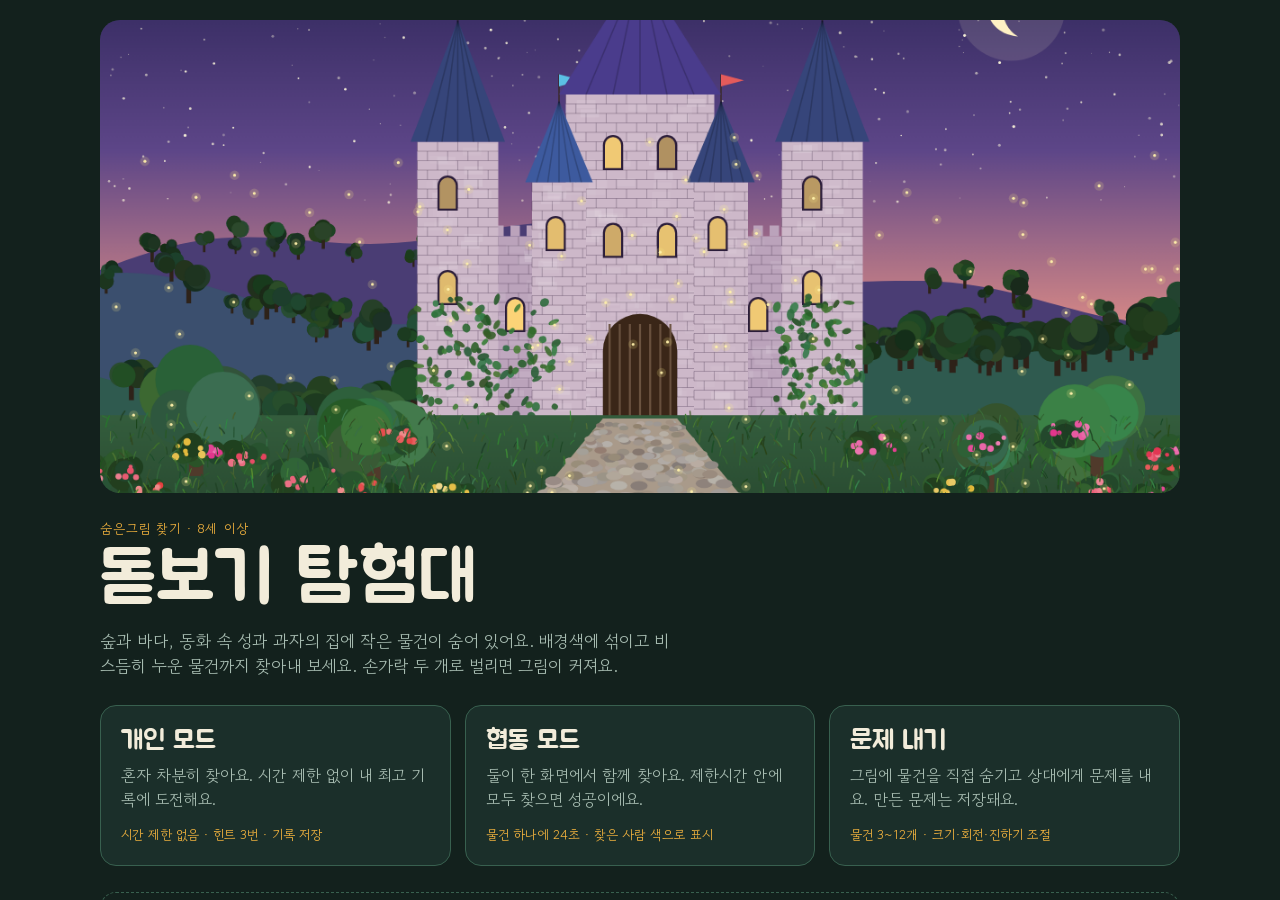
==== game/index.html @ b163d10f "Add hidden-picture web game with solo, co-op and puzzle-maker modes Co-Authored-By: Claude Opus 5.5 " ====
<!doctype html>
<html lang="ko">
<head>
<meta charset="utf-8">
<meta name="viewport" content="width=device-width, initial-scale=1, viewport-fit=cover">
<meta name="apple-mobile-web-app-capable" content="yes">
</head>
<body>
<title>돋보기 탐험대</title>
<meta name="claude:viewport-fit-sides" content="cover">
<link rel="preconnect" href="https://fonts.googleapis.com">
<link rel="preconnect" href="https://fonts.gstatic.com" crossorigin>
<link rel="stylesheet" href="https://fonts.googleapis.com/css2?family=Gowun+Dodum&family=Jua&display=swap">
<style>
:root{
  /* Layout: one-screen expedition kit. Dark moss board, the drawn picture is the hero, slim bars hold the tools. */
  --bg:#13211d; --panel:#1b2f2a; --raise:#25423b; --line:#38604f;
  --text:#f2ecda; --muted:#a7bcb1; --gold:#f4b43e; --ink:#2b1e04; --sky:#6cc5ec;
  --ok:#8bd89e; --bad:#f07d6c; --scrim:rgba(8,15,13,.74);
  --f-display:"Jua","Gowun Dodum",system-ui,sans-serif;
  --f-body:"Gowun Dodum",system-ui,-apple-system,"Apple SD Gothic Neo","Malgun Gothic",sans-serif;
  --gl:max(16px, env(safe-area-inset-left, 0px));
  --gr:max(16px, env(safe-area-inset-right, 0px));
  color-scheme:dark;
}
html,body{height:100%}
[hidden]{display:none!important}
body{margin:0}
body{background:var(--bg);color:var(--text);font-family:var(--f-body);font-size:16px;line-height:1.5;overflow:hidden;-webkit-tap-highlight-color:transparent}
#app{position:relative;height:100%;overflow:hidden}
.screen{position:absolute;inset:0;display:flex;flex-direction:column}
.scroll{height:100%;overflow-y:auto;overflow-x:hidden;padding-left:var(--gl);padding-right:var(--gr);padding-block:20px 48px}
.wrap{max-width:1080px;margin:0 auto;display:flex;flex-direction:column;gap:26px}
:focus-visible{outline:2px solid var(--sky);outline-offset:2px}

.eyebrow{margin:0;font-size:13px;letter-spacing:.08em;color:var(--gold)}
h1,h2,h3{font-family:var(--f-display);font-weight:400;margin:0;text-wrap:balance}
h1{font-size:clamp(42px,7vw,72px);line-height:1.05;margin-block:4px 10px}
h2{font-size:30px;line-height:1.15}
h3{font-size:22px}
.lede{margin:0;color:var(--muted);max-width:34em;font-size:17px}

.btn{font-family:var(--f-display);font-size:17px;min-height:44px;padding:0 16px;border-radius:12px;border:1px solid var(--line);background:var(--raise);color:var(--text);cursor:pointer;display:inline-flex;align-items:center;justify-content:center;gap:6px;white-space:nowrap}
.btn:hover:not(:disabled){border-color:var(--gold)}
.btn.primary{background:var(--gold);border-color:var(--gold);color:var(--ink)}
.btn.ghost{background:transparent}
.btn:disabled{opacity:.42;cursor:default}
.btn.sq{width:44px;padding:0;font-size:24px}

/* home */
.hero{display:block;width:100%;max-width:100%;aspect-ratio:16/7;object-fit:cover;border-radius:20px;background:var(--panel)}
.masthead{display:flex;flex-direction:column}
.modes{display:grid;grid-template-columns:repeat(auto-fit,minmax(240px,1fr));gap:14px}
.mode{display:flex;flex-direction:column;gap:8px;text-align:left;padding:20px;border-radius:16px;background:var(--panel);border:1px solid var(--line);color:var(--text);cursor:pointer;font:inherit;transition:transform .15s,border-color .15s}
.mode:hover{border-color:var(--gold);transform:translateY(-2px)}
.mode-name{font-family:var(--f-display);font-size:27px;line-height:1.1}
.mode-desc{color:var(--muted)}
.mode-spec{margin-top:auto;padding-top:6px;font-size:13px;color:var(--gold)}
.settings{display:grid;grid-template-columns:repeat(auto-fit,minmax(210px,1fr));gap:14px 22px;padding:18px;border:1px dashed var(--line);border-radius:16px}
.set{display:flex;flex-direction:column;gap:6px;min-width:0}
.set-label{font-size:13px;color:var(--muted)}
.seg{display:flex;background:var(--bg);border:1px solid var(--line);border-radius:999px;padding:3px}
.seg label{flex:1;position:relative}
.seg input{position:absolute;inset:0;opacity:0;margin:0;cursor:pointer}
.seg span{display:block;text-align:center;padding:6px 8px;border-radius:999px;font-family:var(--f-display);font-size:16px;color:var(--muted)}
.seg input:checked+span{background:var(--gold);color:var(--ink)}
.seg input:focus-visible+span{outline:2px solid var(--sky);outline-offset:2px}
.note{margin:0;font-size:14px;color:var(--muted)}

/* scene pick */
.pick-head{display:flex;align-items:center;gap:16px;flex-wrap:wrap}
.names{display:flex;gap:12px 20px;flex-wrap:wrap}
.names label{display:flex;flex-direction:column;gap:4px;font-size:13px;color:var(--muted)}
.names input{font:inherit;font-size:17px;color:var(--text);background:var(--panel);border:1px solid var(--line);border-radius:10px;padding:8px 12px;width:180px;max-width:100%}
.names .p1 input{border-color:var(--gold)}
.names .p2 input{border-color:var(--sky)}
.scenes{display:grid;grid-template-columns:repeat(auto-fill,minmax(230px,1fr));gap:16px}
.scene{display:flex;flex-direction:column;padding:0;border-radius:16px;overflow:hidden;background:var(--panel);border:1px solid var(--line);color:var(--text);cursor:pointer;text-align:left;font:inherit;transition:border-color .15s,transform .15s}
.scene:hover{border-color:var(--gold);transform:translateY(-2px)}
.scene canvas{display:block;width:100%;max-width:100%;aspect-ratio:16/10;background:var(--raise)}
.scene-meta{padding:12px 14px 14px;display:flex;flex-direction:column;gap:2px}
.tag{font-size:12px;letter-spacing:.06em;color:var(--gold)}
.scene-name{font-family:var(--f-display);font-size:22px;line-height:1.2}
.best{font-size:13px;color:var(--muted);font-variant-numeric:tabular-nums}
.saved{display:flex;flex-direction:column;gap:8px}
.saved ul{list-style:none;margin:0;padding:0}
.saved li{display:flex;align-items:center;gap:10px;flex-wrap:wrap;padding:12px 0;border-top:1px solid var(--line)}
.saved-info{flex:1;min-width:0;display:flex;flex-direction:column}
.saved-info strong{font-family:var(--f-display);font-weight:400;font-size:19px}
.saved-info span{font-size:13px;color:var(--muted)}

/* board */
.bar{display:flex;align-items:center;gap:10px;flex-wrap:wrap;padding-left:var(--gl);padding-right:var(--gr);padding-block:8px;background:var(--panel);border-bottom:1px solid var(--line)}
.bar.foot{border-bottom:0;border-top:1px solid var(--line)}
.bar-title{display:flex;flex-direction:column;line-height:1.2;flex:1;min-width:0}
.bar-title strong{font-family:var(--f-display);font-weight:400;font-size:20px;white-space:nowrap;overflow:hidden;text-overflow:ellipsis}
.bar-title .eyebrow{font-size:12px}
.stat{display:flex;flex-direction:column;align-items:center;line-height:1.1;min-width:58px}
.stat-label{font-size:11px;letter-spacing:.06em;color:var(--muted)}
.num{font-family:var(--f-display);font-size:22px;font-variant-numeric:tabular-nums}
.stat.warn .num{color:var(--bad)}
.zoom{display:flex;gap:6px}
.stage-wrap{position:relative;flex:1;min-height:0;background:var(--bg)}
#stage{position:absolute;inset:0;width:100%;height:100%;display:block;touch-action:none;cursor:crosshair}
#board[data-view="play"] .edit-only,#board[data-view="edit"] .play-only{display:none}
#board:not([data-coop="1"]) .player{display:none}
.foot-row{display:flex;align-items:center;gap:10px;width:100%}
.targets{list-style:none;margin:0;padding:0;display:flex;flex-wrap:wrap;gap:6px;flex:1;min-width:0;max-height:92px;overflow-y:auto}
.targets li{display:inline-flex;align-items:center;gap:6px;padding:3px 12px;border-radius:999px;background:var(--raise);border:1px solid transparent;font-family:var(--f-display);font-size:18px}
.targets li canvas{width:26px;height:26px}
.targets li.found{background:transparent;border-color:var(--pc);color:var(--muted);text-decoration:line-through;text-decoration-color:var(--pc);text-decoration-thickness:2px}
.player{--pc:var(--gold);font-family:var(--f-display);font-size:16px;min-height:44px;padding:0 12px;border-radius:12px;border:2px solid var(--pc);background:transparent;color:var(--text);cursor:pointer;display:flex;flex-direction:column;align-items:center;justify-content:center;line-height:1.1;min-width:76px}
.player.p2{--pc:var(--sky)}
.player small{font-size:12px;opacity:.8}
.player[aria-pressed="true"]{background:var(--pc);color:var(--ink)}
.edit-col{display:flex;flex-direction:column;gap:8px;width:100%;min-width:0}
.drawer{display:flex;gap:6px;overflow-x:auto;padding-bottom:2px}
.tool{flex:none;display:flex;flex-direction:column;align-items:center;gap:2px;min-width:62px;padding:6px 8px;border-radius:10px;background:var(--raise);border:1px solid var(--line);color:var(--text);font-family:var(--f-display);font-size:14px;cursor:pointer}
.tool canvas{width:30px;height:30px}
.tool:disabled{opacity:.3;cursor:default}
.props{display:flex;flex-wrap:wrap;align-items:center;gap:8px 18px}
.props label{display:flex;align-items:center;gap:8px;font-size:14px;color:var(--muted)}
.props input[type=range]{accent-color:var(--gold);width:120px}
.props input[type=checkbox]{accent-color:var(--gold);width:20px;height:20px}
.layer{position:absolute;inset:0;display:grid;place-items:center;text-align:center;padding:24px;background:var(--scrim);font-family:var(--f-display);font-size:24px}
.toast{position:absolute;left:50%;top:12px;transform:translateX(-50%);background:var(--panel);border:1px solid var(--line);padding:8px 16px;border-radius:999px;font-size:15px;width:max-content;max-width:calc(100% - 32px);text-align:center;pointer-events:none}
.review{position:absolute;top:12px;right:max(12px, env(safe-area-inset-right, 0px))}

/* modal */
.modal{position:fixed;inset:0;z-index:20;display:grid;place-items:center;background:var(--scrim);padding-block:24px;padding-left:var(--gl);padding-right:var(--gr)}
.sheet{background:var(--panel);border:1px solid var(--line);border-radius:20px;padding:24px;width:min(440px,100%);max-height:100%;overflow:auto;display:flex;flex-direction:column;gap:14px}
.sheet p{margin:0;color:var(--muted)}
.stats{display:grid;grid-template-columns:1fr auto;gap:6px 16px;margin:0}
.stats dt{color:var(--muted)}
.stats dd{margin:0;text-align:right;font-family:var(--f-display);font-size:20px;font-variant-numeric:tabular-nums}
.badge{display:inline-block;margin-left:6px;padding:0 8px;border-radius:999px;background:var(--ok);color:var(--ink);font-size:13px;vertical-align:middle}
.actions{display:flex;flex-wrap:wrap;gap:8px;justify-content:flex-end}

@media (max-width:560px){
  .stat{min-width:48px}
  .num{font-size:19px}
  .bar-title strong{font-size:17px}
  .foot-row{flex-wrap:wrap}
  .targets{order:3;flex-basis:100%}
}
@media (prefers-reduced-motion:reduce){*{transition:none!important}}
</style>

<div id="app">
  <section id="home" class="screen">
    <div class="scroll">
      <div class="wrap">
        <canvas id="heroArt" class="hero" width="1200" height="750" aria-hidden="true"></canvas>
        <header class="masthead">
          <p class="eyebrow">숨은그림 찾기 · 8세 이상</p>
          <h1>돋보기 탐험대</h1>
          <p class="lede">숲과 바다, 동화 속 성과 과자의 집에 작은 물건이 숨어 있어요. 배경색에 섞이고 비스듬히 누운 물건까지 찾아내 보세요. 손가락 두 개로 벌리면 그림이 커져요.</p>
        </header>
        <div class="modes">
          <button class="mode" data-mode="solo">
            <span class="mode-name">개인 모드</span>
            <span class="mode-desc">혼자 차분히 찾아요. 시간 제한 없이 내 최고 기록에 도전해요.</span>
            <span class="mode-spec">시간 제한 없음 · 힌트 3번 · 기록 저장</span>
          </button>
          <button class="mode" data-mode="coop">
            <span class="mode-name">협동 모드</span>
            <span class="mode-desc">둘이 한 화면에서 함께 찾아요. 제한시간 안에 모두 찾으면 성공이에요.</span>
            <span class="mode-spec">물건 하나에 24초 · 찾은 사람 색으로 표시</span>
          </button>
          <button class="mode" data-mode="make">
            <span class="mode-name">문제 내기</span>
            <span class="mode-desc">그림에 물건을 직접 숨기고 상대에게 문제를 내요. 만든 문제는 저장돼요.</span>
            <span class="mode-spec">물건 3~12개 · 크기·회전·진하기 조절</span>
          </button>
        </div>
        <section class="settings" aria-label="게임 설정">
          <div class="set">
            <span class="set-label">난이도</span>
            <div class="seg" role="radiogroup" aria-label="난이도">
              <label><input type="radio" name="level" id="lvN" value="normal"><span>도전</span></label>
              <label><input type="radio" name="level" id="lvH" value="hard"><span>고수</span></label>
            </div>
          </div>
          <div class="set">
            <span class="set-label">찾을 물건 개수</span>
            <div class="seg" role="radiogroup" aria-label="찾을 물건 개수">
              <label><input type="radio" name="count" id="c8" value="8"><span>8개</span></label>
              <label><input type="radio" name="count" id="c10" value="10"><span>10개</span></label>
              <label><input type="radio" name="count" id="c12" value="12"><span>12개</span></label>
            </div>
          </div>
          <div class="set">
            <span class="set-label">찾을 목록</span>
            <div class="seg" role="radiogroup" aria-label="찾을 목록">
              <label><input type="radio" name="icons" id="icF" value="false"><span>글자만</span></label>
              <label><input type="radio" name="icons" id="icT" value="true"><span>그림도</span></label>
            </div>
          </div>
          <div class="set">
            <span class="set-label">소리</span>
            <div class="seg" role="radiogroup" aria-label="소리">
              <label><input type="radio" name="sound" id="sdT" value="true"><span>켜기</span></label>
              <label><input type="radio" name="sound" id="sdF" value="false"><span>끄기</span></label>
            </div>
          </div>
        </section>
        <p class="note">고수 난이도는 물건이 더 작고 흐리며, 풀잎이나 거품에 일부가 가려져 있어요. 틀린 곳을 5번 연달아 누르면 3초 동안 쉬어요.</p>
      </div>
    </div>
  </section>

  <section id="pick" class="screen" hidden>
    <div class="scroll">
      <div class="wrap">
        <div class="pick-head">
          <button class="btn ghost" id="pickBack">처음으로</button>
          <div><p class="eyebrow" id="pickMode">개인 모드</p><h2 id="pickTitle">그림 고르기</h2></div>
        </div>
        <div class="names" id="coopNames" hidden>
          <label class="p1">첫 번째 탐험가<input id="name1" maxlength="8" autocomplete="off"></label>
          <label class="p2">두 번째 탐험가<input id="name2" maxlength="8" autocomplete="off"></label>
        </div>
        <div class="scenes" id="sceneGrid"></div>
        <section class="saved" id="saved" hidden>
          <h3>저장한 문제</h3>
          <p class="note" id="savedEmpty">아직 만든 문제가 없어요. 위에서 그림을 골라 첫 문제를 만들어 보세요.</p>
          <ul id="savedList"></ul>
        </section>
      </div>
    </div>
  </section>

  <section id="board" class="screen" data-view="play" hidden>
    <header class="bar">
      <button class="btn ghost" id="quitBtn">나가기</button>
      <div class="bar-title"><span class="eyebrow" id="bMode">개인 모드</span><strong id="bScene">깊은 숲</strong></div>
      <div class="stat play-only" id="clockStat"><span class="stat-label" id="clockLabel">시간</span><span class="num" id="clock">0:00</span></div>
      <div class="stat play-only"><span class="stat-label">찾음</span><span class="num" id="score">0 / 10</span></div>
      <button class="btn play-only" id="hintBtn">힌트 <span class="num" id="hintLeft">3</span></button>
      <div class="stat edit-only"><span class="stat-label">숨긴 물건</span><span class="num" id="eCount">0 / 12</span></div>
      <div class="zoom"><button class="btn sq" id="zOut" aria-label="그림 작게">−</button><button class="btn sq" id="zIn" aria-label="그림 크게">+</button></div>
      <button class="btn primary edit-only" id="doneBtn" disabled>문제 완성</button>
    </header>
    <div class="stage-wrap" id="stageWrap">
      <canvas id="stage" aria-label="숨은그림 그림판"></canvas>
      <div class="layer" id="lock" hidden></div>
      <div class="layer" id="loading" hidden>그림을 그리는 중…</div>
      <div class="toast" id="toast" hidden></div>
      <button class="btn primary review" id="reviewBtn" hidden>결과 다시 보기</button>
    </div>
    <footer class="bar foot">
      <div class="foot-row play-only">
        <button class="player p1" data-p="0" aria-pressed="true"></button>
        <ul class="targets" id="targets" aria-label="찾을 물건"></ul>
        <button class="player p2" data-p="1" aria-pressed="false"></button>
      </div>
      <div class="edit-col edit-only">
        <div class="drawer" id="drawer" aria-label="숨길 물건 서랍"></div>
        <div class="props" id="props" hidden>
          <label>크기 <input type="range" id="pSize" min="28" max="130" step="1"></label>
          <label>회전 <input type="range" id="pRot" min="-180" max="180" step="1"></label>
          <label>진하기 <input type="range" id="pAlpha" min="35" max="100" step="1"></label>
          <label><input type="checkbox" id="pBlend"> 배경색에 맞추기</label>
          <button class="btn ghost" id="pDel">이 물건 빼기</button>
        </div>
      </div>
    </footer>
  </section>

  <div class="modal" id="modal" hidden>
    <div class="sheet" role="dialog" aria-modal="true" aria-labelledby="mTitle">
      <div><p class="eyebrow" id="mEyebrow"></p><h2 id="mTitle"></h2></div>
      <div id="mBody"></div>
      <div class="actions" id="mActions"></div>
    </div>
  </div>
</div>

<script>
(() => {
'use strict';
const W = 1600, H = 1000, RES = 2, TAU = Math.PI * 2;
const $ = s => document.querySelector(s);
const clamp = (v, a, b) => Math.max(a, Math.min(b, v));

const store = {
  get(k, d) { try { const v = localStorage.getItem('dtb.' + k); return v == null ? d : JSON.parse(v); } catch (e) { return d; } },
  set(k, v) { try { localStorage.setItem('dtb.' + k, JSON.stringify(v)); } catch (e) {} }
};

function gen(seed) {
  let a = seed >>> 0;
  const f = () => { a |= 0; a = a + 0x6D2B79F5 | 0; let t = Math.imul(a ^ a >>> 15, 1 | a); t = t + Math.imul(t ^ t >>> 7, 61 | t) ^ t; return ((t ^ t >>> 14) >>> 0) / 4294967296; };
  return { f, r: (x, y) => x + f() * (y - x), i: (x, y) => Math.floor(x + f() * (y - x + 1)), pick: arr => arr[Math.floor(f() * arr.length)], p: x => f() < x };
}

/* ---------- drawing helpers ---------- */
const hsl = (h, s, l, a = 1) => `hsla(${h},${s}%,${l}%,${a})`;
function ell(c, x, y, rx, ry, rot = 0) { c.beginPath(); c.ellipse(x, y, Math.abs(rx), Math.abs(ry), rot, 0, TAU); c.fill(); }
function circ(c, x, y, r) { c.beginPath(); c.arc(x, y, Math.abs(r), 0, TAU); c.fill(); }
function blade(c, x, y, h, lean, w, col) { c.strokeStyle = col; c.lineWidth = w; c.lineCap = 'round'; c.beginPath(); c.moveTo(x, y); c.quadraticCurveTo(x + lean * .3, y - h * .6, x + lean, y - h); c.stroke(); }
function grad(c, y0, y1, stops) { const g = c.createLinearGradient(0, y0, 0, y1); stops.forEach(([o, col]) => g.addColorStop(o, col)); return g; }
function fern(c, g, x, y, len) {
  const ang = g.r(-2.2, -0.9), col = hsl(g.r(90, 125) | 0, 45, g.r(22, 34) | 0);
  const ex = x + Math.cos(ang) * len, ey = y + Math.sin(ang) * len;
  c.strokeStyle = col; c.fillStyle = col; c.lineWidth = 2; c.beginPath(); c.moveTo(x, y); c.lineTo(ex, ey); c.stroke();
  for (let i = 1; i < 14; i++) {
    const t = i / 14, px = x + (ex - x) * t, py = y + (ey - y) * t, l = len * .22 * (1 - t * .7);
    for (const sg of [-1, 1]) { const a = ang + sg * 1.1; ell(c, px + Math.cos(a) * l * .5, py + Math.sin(a) * l * .5, l * .5, l * .13, a); }
  }
}
function branch(c, g, x, y, a, len, w, d) {
  if (d <= 0 || len < 4) return;
  const ex = x + Math.cos(a) * len, ey = y + Math.sin(a) * len;
  c.lineWidth = w; c.beginPath(); c.moveTo(x, y); c.lineTo(ex, ey); c.stroke();
  const n = g.p(.3) ? 3 : 2;
  for (let i = 0; i < n; i++) branch(c, g, ex, ey, a + g.r(-.6, .6), len * g.r(.6, .8), w * .72, d - 1);
}
function fishShape(c, g, x, y, s, dir) {
  const hue = g.pick([8, 30, 50, 190, 280, 340]);
  c.save(); c.translate(x, y); c.scale(dir, 1);
  c.fillStyle = hsl(hue, g.r(60, 85) | 0, g.r(50, 62) | 0);
  c.beginPath(); c.ellipse(0, 0, s, s * .5, 0, 0, TAU); c.fill();
  c.beginPath(); c.moveTo(s * .8, 0); c.lineTo(s * 1.4, -s * .45); c.lineTo(s * 1.4, s * .45); c.fill();
  if (g.p(.6)) { c.fillStyle = hsl(hue, 40, 92, .8); c.fillRect(-s * .2, -s * .47, s * .18, s * .94); }
  c.fillStyle = '#132'; circ(c, -s * .6, -s * .1, s * .09);
  c.restore();
}
function roundTree(c, g, x, y, s, dark) {
  c.fillStyle = hsl(25, 30, dark ? 14 : 24); c.fillRect(x - s * .12, y - s * .9, s * .24, s * .9);
  for (let i = 0; i < 5; i++) { c.fillStyle = hsl(g.r(105, 150) | 0, g.r(25, 42) | 0, g.r(dark ? 13 : 24, dark ? 24 : 38) | 0); circ(c, x + g.r(-s * .5, s * .5), y - s * g.r(1, 1.7), s * g.r(.45, .7)); }
}
function pine(c, g, x, y, s, col) {
  c.fillStyle = col;
  for (let i = 0; i < 3; i++) { const yy = y - s * i * .6; c.beginPath(); c.moveTo(x - s * (.8 - i * .18), yy); c.lineTo(x, yy - s * 1.1); c.lineTo(x + s * (.8 - i * .18), yy); c.fill(); }
  c.fillRect(x - s * .08, y, s * .16, s * .3);
}
function swirl(c, x, y, r, col) { for (let i = 6; i >= 1; i--) { c.fillStyle = i % 2 ? col : '#fff8f2'; circ(c, x, y, r * i / 6); } }
function butterflyShape(c, g, x, y, s) {
  const h = g.pick([20, 45, 200, 290, 330]);
  c.fillStyle = hsl(h, 80, 62);
  ell(c, x - s * .5, y - s * .3, s * .5, s * .35, -.6); ell(c, x + s * .5, y - s * .3, s * .5, s * .35, .6);
  c.fillStyle = hsl(h, 70, 48);
  ell(c, x - s * .35, y + s * .3, s * .32, s * .24, .5); ell(c, x + s * .35, y + s * .3, s * .32, s * .24, -.5);
  c.fillStyle = '#2a2018'; ell(c, x, y, s * .08, s * .45);
}
const CANDY = ['#ff5f7e', '#ffd23f', '#5ec8ff', '#7be08a', '#c58bff', '#ff9a3c', '#ffffff'];
const PETALS = [[350, 80, 68], [45, 92, 60], [280, 55, 70], [205, 75, 70], [15, 88, 60], [330, 75, 80], [55, 95, 72], [0, 0, 97], [262, 60, 64]];

/* ---------- scenes ---------- */
const SCENES = {
  forest: {
    name: '깊은 숲', tag: '자연', seed: 11, ex: [],
    draw(c, g) {
      c.fillStyle = grad(c, 0, H, [[0, '#dcecd3'], [.5, '#a3c79c'], [1, '#506e3c']]); c.fillRect(0, 0, W, H);
      for (let l = 0; l < 3; l++) {
        const L = 74 - l * 13;
        for (let k = 0; k < 28 + l * 10; k++) { c.fillStyle = hsl(g.r(80, 130) | 0, 14 + l * 8, (L - 10 - g.r(0, 6)) | 0); c.fillRect(g.r(-20, W), 0, g.r(7, 16) * (1 + l * .7), 660); }
        for (let k = 0; k < 600 + l * 350; k++) { c.fillStyle = hsl(g.r(80, 140) | 0, 22 + l * 10, (L - g.r(0, 14)) | 0, .9); ell(c, g.r(-20, W + 20), g.r(-30, 330 + l * 80), g.r(9, 26), g.r(5, 15), g.r(0, 3)); }
      }
      c.fillStyle = grad(c, 600, H, [[0, '#6d7f3f'], [.4, '#4f6230'], [1, '#3a4423']]); c.fillRect(0, 600, W, 400);
      for (let k = 0; k < 260; k++) { c.fillStyle = hsl(g.r(30, 95) | 0, g.r(20, 45) | 0, g.r(18, 36) | 0, .7); ell(c, g.r(0, W), g.r(610, H), g.r(20, 70), g.r(6, 18), g.r(-.2, .2)); }
      [120, 420, 700, 1010, 1300, 1520].forEach(x0 => {
        const x = x0 + g.r(-40, 40), w = g.r(60, 120), base = g.r(690, 770), hue = g.r(20, 32) | 0;
        c.fillStyle = hsl(hue, 28, g.r(22, 30) | 0);
        c.beginPath(); c.moveTo(x - w * .42, -10); c.lineTo(x + w * .42, -10);
        c.quadraticCurveTo(x + w * .5, base - 60, x + w * .95, base); c.lineTo(x - w * .95, base);
        c.quadraticCurveTo(x - w * .5, base - 60, x - w * .42, -10); c.fill();
        for (let k = 0; k < 26; k++) {
          const bx = x + g.r(-w * .4, w * .4), y = g.r(-10, base - 200), len = g.r(60, 220);
          c.strokeStyle = hsl(hue, 25, g.p(.5) ? 14 : 38, .55); c.lineWidth = g.r(1.5, 4);
          c.beginPath(); c.moveTo(bx, y); c.bezierCurveTo(bx + g.r(-8, 8), y + len * .3, bx + g.r(-8, 8), y + len * .6, bx + g.r(-6, 6), y + len); c.stroke();
        }
        for (let k = 0; k < 3; k++) { c.fillStyle = hsl(hue, 30, 14); ell(c, x + g.r(-w * .25, w * .25), g.r(150, base - 120), g.r(6, 12), g.r(9, 16)); }
        for (let k = 0; k < 40; k++) { c.fillStyle = hsl(g.r(80, 110) | 0, 45, g.r(28, 42) | 0, .85); ell(c, x + g.r(-w * .5, w * .2), g.r(base - 180, base), g.r(4, 10), g.r(3, 7), g.r(0, 3)); }
      });
      for (let k = 0; k < 2600; k++) { c.fillStyle = hsl(g.r(75, 135) | 0, g.r(30, 55) | 0, g.r(16, 40) | 0, .92); ell(c, g.r(-20, W + 20), g.r(-40, 260) + (g.p(.15) ? g.r(0, 120) : 0), g.r(8, 22), g.r(4, 11), g.r(0, 3)); }
      for (let k = 0; k < 45; k++) { const x = g.r(0, W), y = g.r(700, H); c.fillStyle = hsl(g.r(60, 100) | 0, g.r(5, 15) | 0, g.r(40, 60) | 0); ell(c, x, y, g.r(10, 34), g.r(7, 20)); c.fillStyle = hsl(90, 40, 30, .6); ell(c, x - 4, y - 6, g.r(6, 14), g.r(3, 7)); }
      for (let k = 0; k < 1100; k++) { c.fillStyle = hsl(g.r(10, 48) | 0, g.r(45, 75) | 0, g.r(30, 55) | 0, .95); ell(c, g.r(0, W), g.r(640, H), g.r(4, 10), g.r(2, 5), g.r(0, 3)); }
      for (let k = 0; k < 26; k++) fern(c, g, g.r(0, W), g.r(700, H + 20), g.r(60, 140));
      for (let k = 0; k < 20; k++) {
        const x = g.r(20, W - 20), y = g.r(700, H - 10), s = g.r(10, 26);
        c.fillStyle = '#efe3c8'; c.fillRect(x - s * .18, y - s * .9, s * .36, s * .9);
        c.fillStyle = hsl(g.p(.6) ? g.r(0, 12) | 0 : g.r(25, 35) | 0, 70, g.r(38, 50) | 0);
        c.beginPath(); c.ellipse(x, y - s * .85, s * .65, s * .5, 0, Math.PI, TAU); c.fill();
        c.fillStyle = '#f5ecd8'; for (let d = 0; d < 4; d++) circ(c, x + g.r(-s * .4, s * .4), y - s * .85 - g.r(s * .1, s * .38), s * .07);
      }
      for (let k = 0; k < 90; k++) {
        const x = g.r(0, W), y = g.r(660, H), r = g.r(3, 6);
        c.fillStyle = hsl(g.pick([50, 0, 280, 200, 330]), 70, 72);
        for (let p = 0; p < 5; p++) { const a = p / 5 * TAU; circ(c, x + Math.cos(a) * r, y + Math.sin(a) * r, r * .7); }
        c.fillStyle = '#f6d34a'; circ(c, x, y, r * .5);
      }
      for (let k = 0; k < 3600; k++) { const y = g.r(620, H + 10); blade(c, g.r(-10, W + 10), y, g.r(10, 34) * (.6 + (y - 600) / 600), g.r(-12, 12), g.r(1, 2.4), hsl(g.r(70, 120) | 0, g.r(35, 60) | 0, g.r(20, 46) | 0)); }
    },
    clutter(c, g, x, y, s, n) {
      for (let k = 0; k < n * 2; k++) {
        if (y > 640) blade(c, x + g.r(-s * .5, s * .5), y + g.r(0, s * .6), g.r(s * .3, s * .75), g.r(-10, 10), g.r(1.2, 2.4), hsl(g.r(70, 120) | 0, g.r(35, 60) | 0, g.r(20, 46) | 0));
        else { c.fillStyle = hsl(g.r(75, 135) | 0, g.r(30, 55) | 0, g.r(16, 40) | 0, .92); ell(c, x + g.r(-s * .5, s * .5), y + g.r(-s * .5, s * .5), g.r(6, 14), g.r(3, 7), g.r(0, 3)); }
      }
    }
  },

  sea: {
    name: '바닷속', tag: '자연', seed: 23, ex: ['fish'],
    draw(c, g) {
      c.fillStyle = grad(c, 0, H, [[0, '#86d8e2'], [.45, '#2a86ad'], [1, '#0d3553']]); c.fillRect(0, 0, W, H);
      c.fillStyle = 'rgba(255,255,255,.07)';
      for (let k = 0; k < 9; k++) { const x = g.r(0, W); c.beginPath(); c.moveTo(x, 0); c.lineTo(x + g.r(30, 80), 0); c.lineTo(x + g.r(150, 350), H); c.lineTo(x + g.r(20, 120), H); c.fill(); }
      for (let l = 0; l < 2; l++) {
        c.fillStyle = hsl(205, 40, 30 - l * 8, .7); c.beginPath(); c.moveTo(0, H);
        const y0 = 640 + l * 60; for (let x = 0; x <= W; x += 40) c.lineTo(x, y0 - Math.abs(Math.sin(x * .004 + l * 2)) * g.r(80, 220));
        c.lineTo(W, H); c.fill();
      }
      c.fillStyle = grad(c, 760, H, [[0, '#d8c38c'], [1, '#a88f58']]);
      c.beginPath(); c.moveTo(0, H); for (let x = 0; x <= W; x += 20) c.lineTo(x, 790 + Math.sin(x * .01) * 18 + Math.sin(x * .037) * 8); c.lineTo(W, H); c.fill();
      for (let k = 0; k < 900; k++) { c.fillStyle = hsl(g.r(25, 50) | 0, g.r(15, 40) | 0, g.r(45, 78) | 0, .9); ell(c, g.r(0, W), g.r(800, H), g.r(1.5, 6), g.r(1, 4), g.r(0, 3)); }
      for (let k = 0; k < 14; k++) {
        const x = g.r(0, W), y = g.r(770, 960), r = g.r(40, 110);
        c.fillStyle = hsl(g.r(190, 230) | 0, g.r(10, 25) | 0, g.r(24, 40) | 0); c.beginPath(); c.ellipse(x, y, r, r * .6, 0, Math.PI, TAU); c.fill();
        for (let d = 0; d < 14; d++) { c.fillStyle = hsl(g.r(150, 240) | 0, 20, g.r(30, 55) | 0, .6); ell(c, x + g.r(-r * .7, r * .7), y - g.r(4, r * .45), g.r(3, 9), g.r(2, 6)); }
      }
      c.lineCap = 'round';
      for (let k = 0; k < 80; k++) {
        const x = g.r(0, W), y = g.r(780, H + 20), h = g.r(150, 560), ph = g.r(0, 6), amp = g.r(10, 30);
        c.strokeStyle = hsl(g.r(80, 150) | 0, g.r(35, 60) | 0, g.r(22, 42) | 0); c.lineWidth = g.r(4, 12);
        c.beginPath(); c.moveTo(x, y); for (let t = 0; t <= 1.001; t += .05) c.lineTo(x + Math.sin(ph + t * 7) * amp * t, y - h * t); c.stroke();
      }
      for (let k = 0; k < 32; k++) { c.strokeStyle = hsl(g.pick([340, 10, 25, 290, 320, 45]), g.r(55, 80) | 0, g.r(48, 65) | 0); branch(c, g, g.r(0, W), g.r(800, H), -Math.PI / 2 + g.r(-.3, .3), g.r(40, 80), g.r(7, 12), 5); }
      for (let k = 0; k < 30; k++) {
        const x = g.r(0, W), y = g.r(820, H), hue = g.pick([300, 20, 50, 170]);
        c.strokeStyle = hsl(hue, 60, 60); c.lineWidth = 3;
        for (let t = 0; t < 12; t++) { const a = -Math.PI + t / 11 * Math.PI; c.beginPath(); c.moveTo(x, y); c.quadraticCurveTo(x + Math.cos(a) * 14, y + Math.sin(a) * 20, x + Math.cos(a) * 24, y + Math.sin(a) * 28); c.stroke(); }
        c.fillStyle = hsl(hue, 50, 40); ell(c, x, y, 12, 6);
      }
      for (let k = 0; k < 60; k++) {
        const x = g.r(0, W), y = g.r(820, H), s = g.r(5, 12);
        c.fillStyle = hsl(g.r(10, 40) | 0, g.r(30, 60) | 0, g.r(70, 85) | 0); c.beginPath(); c.moveTo(x, y); c.arc(x, y, s, Math.PI * 1.1, Math.PI * 1.9); c.fill();
        c.strokeStyle = hsl(20, 30, 55); c.lineWidth = 1;
        for (let r = 0; r < 4; r++) { const a = Math.PI * (1.15 + r * .22); c.beginPath(); c.moveTo(x, y); c.lineTo(x + Math.cos(a) * s, y + Math.sin(a) * s); c.stroke(); }
      }
      for (let k = 0; k < 55; k++) fishShape(c, g, g.r(0, W), g.r(60, 820), g.r(12, 34), g.p(.5) ? 1 : -1);
      c.strokeStyle = 'rgba(255,255,255,.45)'; c.lineWidth = 1.5;
      for (let k = 0; k < 380; k++) { c.beginPath(); c.arc(g.r(0, W), g.r(0, H), g.r(2, 9), 0, TAU); c.stroke(); }
    },
    clutter(c, g, x, y, s, n) {
      c.strokeStyle = 'rgba(255,255,255,.55)'; c.lineWidth = 1.5;
      for (let k = 0; k < n * 2; k++) { c.beginPath(); c.arc(x + g.r(-s * .5, s * .5), y + g.r(-s * .5, s * .5), g.r(2, 6), 0, TAU); c.stroke(); }
      for (let k = 0; k < n; k++) {
        c.strokeStyle = hsl(g.r(80, 150) | 0, g.r(35, 60) | 0, g.r(22, 42) | 0, .85); c.lineWidth = g.r(3, 6); c.lineCap = 'round';
        const xx = x + g.r(-s * .4, s * .4), yy = y + g.r(0, s * .6);
        c.beginPath(); c.moveTo(xx, yy); c.quadraticCurveTo(xx + g.r(-10, 10), yy - s * .3, xx + g.r(-8, 8), yy - s * .65); c.stroke();
      }
    }
  },

  castle: {
    name: '마법의 성', tag: '동화', seed: 37, ex: ['star', 'moon', 'crown'],
    draw(c, g) {
      c.fillStyle = grad(c, 0, 760, [[0, '#241f4f'], [.45, '#5d4688'], [.8, '#d98a86'], [1, '#f2b98a']]); c.fillRect(0, 0, W, H);
      for (let k = 0; k < 320; k++) { c.fillStyle = `rgba(255,250,220,${g.r(.3, .95).toFixed(2)})`; circ(c, g.r(0, W), g.r(0, 420), g.r(.6, 2.2)); }
      c.fillStyle = 'rgba(255,240,200,.12)'; circ(c, 1350, 130, 80);
      c.save(); c.translate(1360, 130); c.scale(110, 110); c.fillStyle = '#fff1c4';
      c.beginPath(); c.moveTo(0, -.4); c.bezierCurveTo(-.55, -.35, -.55, .35, 0, .4); c.bezierCurveTo(-.28, .25, -.28, -.25, 0, -.4); c.fill(); c.restore();
      [[520, '#4a3d74'], [600, '#3b4f6e'], [680, '#2f5a4f']].forEach(([y0, col], i) => {
        const hy = x => y0 - Math.sin(x * .003 + i * 1.7) * 60 - Math.sin(x * .011 + i) * 18;
        c.fillStyle = col; c.beginPath(); c.moveTo(0, H); for (let x = 0; x <= W; x += 20) c.lineTo(x, hy(x)); c.lineTo(W, H); c.fill();
        for (let k = 0; k < 40 + i * 30; k++) { const x = g.r(0, W); roundTree(c, g, x, hy(x) + g.r(4, 40), g.r(10, 22) * (1 + i * .4), true); }
      });
      const cx = 800, wall = (x, y, w, h, base) => {
        c.fillStyle = base; c.fillRect(x, y, w, h);
        c.strokeStyle = 'rgba(60,40,70,.35)'; c.lineWidth = 1.2;
        for (let yy = y + 14, r = 0; yy < y + h; yy += 14, r++) {
          c.beginPath(); c.moveTo(x, yy); c.lineTo(x + w, yy); c.stroke();
          for (let xx = x + (r % 2 ? 15 : 0); xx < x + w; xx += 30) { c.beginPath(); c.moveTo(xx, yy - 14); c.lineTo(xx, yy); c.stroke(); }
        }
        for (let k = 0; k < w * h / 900; k++) { c.fillStyle = `rgba(255,255,255,${g.r(0, .12).toFixed(2)})`; c.fillRect(x + g.r(0, w - 28), y + g.r(0, h - 12), 28, 12); }
      };
      const cren = (x, y, w, col) => { c.fillStyle = col; for (let xx = x; xx < x + w - 4; xx += 24) c.fillRect(xx, y - 16, 14, 16); };
      const roof = (x, y, w, h, col) => {
        c.fillStyle = col; c.beginPath(); c.moveTo(x - 10, y); c.lineTo(x + w / 2, y - h); c.lineTo(x + w + 10, y); c.fill();
        c.strokeStyle = 'rgba(0,0,0,.2)'; c.lineWidth = 2;
        for (let i = 1; i < 6; i++) { c.beginPath(); c.moveTo(x - 10 + (w + 20) * i / 6, y); c.lineTo(x + w / 2, y - h); c.stroke(); }
        c.strokeStyle = '#3a2a2a'; c.beginPath(); c.moveTo(x + w / 2, y - h); c.lineTo(x + w / 2, y - h - 40); c.stroke();
        c.fillStyle = g.pick(['#e45b5b', '#f2c14e', '#5bc0e4']); c.beginPath(); c.moveTo(x + w / 2, y - h - 40); c.lineTo(x + w / 2 + 34, y - h - 31); c.lineTo(x + w / 2, y - h - 22); c.fill();
      };
      const win = (x, y, w, h) => {
        c.fillStyle = '#2b1d3a'; c.beginPath(); c.moveTo(x, y + h); c.lineTo(x, y + w / 2); c.arc(x + w / 2, y + w / 2, w / 2, Math.PI, 0); c.lineTo(x + w, y + h); c.fill();
        c.fillStyle = `rgba(255,214,120,${g.r(.6, 1).toFixed(2)})`; c.beginPath(); c.moveTo(x + 3, y + h - 3); c.lineTo(x + 3, y + w / 2); c.arc(x + w / 2, y + w / 2, w / 2 - 3, Math.PI, 0); c.lineTo(x + w - 3, y + h - 3); c.fill();
      };
      wall(560, 470, 480, 270, '#bba3bb'); cren(560, 470, 480, '#bba3bb');
      wall(cx - 110, 260, 220, 480, '#cdb8c9');
      const towers = [[470, 330, 120], [1010, 330, 120], [640, 390, 80], [880, 390, 80]];
      towers.forEach(([x, y, w]) => wall(x, y, w, 740 - y, '#cdb8c9'));
      towers.forEach(([x, y, w]) => roof(x, y, w, w * 1.5, g.pick(['#3d5a9e', '#7a3c6e', '#36457a'])));
      roof(cx - 110, 260, 220, 190, '#4a3c8c');
      [[500, 380], [500, 520], [1040, 380], [1040, 520], [660, 440], [900, 440], [745, 320], [825, 320], [745, 450], [825, 450], [600, 560], [960, 560]].forEach(([x, y]) => win(x, y, 30, 52));
      c.fillStyle = '#3a2618'; c.beginPath(); c.moveTo(cx - 55, 740); c.lineTo(cx - 55, 640); c.arc(cx, 640, 55, Math.PI, 0); c.lineTo(cx + 55, 740); c.fill();
      c.strokeStyle = '#6b5340'; c.lineWidth = 3;
      for (let x = cx - 45; x <= cx + 45; x += 15) { c.beginPath(); c.moveTo(x, 600); c.lineTo(x, 740); c.stroke(); }
      for (let k = 0; k < 220; k++) { c.fillStyle = hsl(g.r(100, 140) | 0, 40, g.r(22, 36) | 0, .9); const side = g.pick([470, 1010, 560, 1000]); ell(c, side + g.r(0, 120), g.r(560, 740), g.r(4, 9), g.r(3, 6), g.r(0, 3)); }
      c.fillStyle = grad(c, 720, H, [[0, '#355f3e'], [1, '#1f3a26']]); c.fillRect(0, 735, W, H);
      c.fillStyle = '#a99a8a'; c.beginPath(); c.moveTo(cx - 55, 740); c.lineTo(cx + 55, 740); c.lineTo(cx + 270, H); c.lineTo(cx - 270, H); c.fill();
      for (let k = 0; k < 340; k++) {
        const t = g.f(), y = 745 + t * 255, half = 55 + t * 215, x = cx + g.r(-half, half), s = 6 + t * 18;
        c.fillStyle = hsl(g.r(20, 40) | 0, g.r(5, 15) | 0, g.r(48, 70) | 0); ell(c, x, y, s, s * .55);
      }
      for (let k = 0; k < 6; k++) { const x = g.pick([g.r(40, 480), g.r(1120, 1560)]); roundTree(c, g, x, g.r(820, 900), g.r(60, 90), false); }
      for (let k = 0; k < 50; k++) {
        const x = g.p(.5) ? g.r(0, 560) : g.r(1040, W), y = g.r(760, H), s = g.r(18, 40);
        for (let i = 0; i < 7; i++) { c.fillStyle = hsl(g.r(110, 140) | 0, 35, g.r(18, 30) | 0); circ(c, x + g.r(-s, s), y + g.r(-s * .5, s * .3), s * g.r(.4, .7)); }
        const rh = g.pick([350, 0, 330, 45]);
        for (let i = 0; i < 8; i++) { c.fillStyle = hsl(rh, 75, g.r(55, 75) | 0); circ(c, x + g.r(-s, s), y + g.r(-s * .6, s * .2), g.r(3, 6)); }
      }
      for (let k = 0; k < 1800; k++) {
        const y = g.r(740, H + 10), x = g.r(-10, W + 10);
        if (Math.abs(x - cx) < 55 + (y - 740) / 260 * 215) continue;
        blade(c, x, y, g.r(8, 26) * (.6 + (y - 740) / 400), g.r(-10, 10), g.r(1, 2.2), hsl(g.r(90, 140) | 0, g.r(30, 50) | 0, g.r(18, 38) | 0));
      }
      for (let k = 0; k < 150; k++) { const x = g.r(0, W), y = g.r(320, H); c.fillStyle = 'rgba(255,236,140,.18)'; circ(c, x, y, 7); c.fillStyle = 'rgba(255,240,170,.95)'; circ(c, x, y, 2.2); }
    },
    clutter(c, g, x, y, s, n) {
      for (let k = 0; k < n * 2; k++) {
        if (y > 740) blade(c, x + g.r(-s * .5, s * .5), y + g.r(0, s * .6), g.r(s * .3, s * .7), g.r(-10, 10), g.r(1.2, 2.2), hsl(g.r(90, 140) | 0, g.r(30, 50) | 0, g.r(18, 38) | 0));
        else { c.fillStyle = 'rgba(255,236,140,.2)'; const xx = x + g.r(-s * .5, s * .5), yy = y + g.r(-s * .5, s * .5); circ(c, xx, yy, 6); c.fillStyle = 'rgba(255,240,170,.95)'; circ(c, xx, yy, 2); }
      }
    }
  },

  candy: {
    name: '과자의 집', tag: '동화', seed: 53, ex: [],
    draw(c, g) {
      c.fillStyle = grad(c, 0, H, [[0, '#f9dbe4'], [.45, '#d7a2c0'], [1, '#8a5d84']]); c.fillRect(0, 0, W, H);
      ['#c49abb', '#9a77a0', '#6b5a7d'].forEach((col, l) => { for (let k = 0; k < 26 + l * 8; k++) pine(c, g, g.r(-40, W + 40), g.r(560, 680) + l * 25, g.r(40, 90) * (1 + l * .35), col); });
      for (let k = 0; k < 10; k++) {
        const x = g.r(0, W), y = g.r(650, 700), s = g.r(26, 50);
        c.strokeStyle = '#f6eee6'; c.lineWidth = 6; c.lineCap = 'round'; c.beginPath(); c.moveTo(x, y); c.lineTo(x, y - s * 2.2); c.stroke();
        swirl(c, x, y - s * 2.2, s, g.pick(CANDY.slice(0, 6)));
      }
      c.fillStyle = grad(c, 690, H, [[0, '#f5e3d3'], [1, '#d8ad93']]);
      c.beginPath(); c.moveTo(0, H); for (let x = 0; x <= W; x += 20) c.lineTo(x, 700 + Math.sin(x * .008) * 14); c.lineTo(W, H); c.fill();
      const hx = 540, hy = 440, hw = 520, hh = 330;
      c.fillStyle = '#e8e0d8'; c.fillRect(940, 210, 56, 140);
      c.fillStyle = '#ff5f7e'; for (let y = 220; y < 340; y += 28) c.fillRect(940, y, 56, 12);
      c.fillStyle = 'rgba(255,255,255,.7)'; for (let i = 0; i < 6; i++) circ(c, 968 + i * 14 + g.r(-6, 6), 190 - i * 26, 12 + i * 4);
      c.fillStyle = '#b5713f'; c.fillRect(hx, hy, hw, hh);
      for (let k = 0; k < 900; k++) { c.fillStyle = `rgba(90,45,15,${g.r(.1, .35).toFixed(2)})`; circ(c, hx + g.r(0, hw), hy + g.r(0, hh), g.r(1, 2.5)); }
      c.strokeStyle = '#fff7f0'; c.lineWidth = 7; c.lineCap = 'round';
      for (const yy of [hy + 12, hy + hh - 10]) { c.beginPath(); for (let x = hx; x <= hx + hw; x += 4) c.lineTo(x, yy + Math.sin(x * .12) * 5); c.stroke(); }
      for (let k = 0; k < 260; k++) { c.fillStyle = g.pick(CANDY); circ(c, hx + g.r(10, hw - 10), hy + g.r(20, hh - 20), g.r(4, 10)); }
      c.fillStyle = '#5c3220'; c.beginPath(); c.moveTo(hx - 70, hy + 20); c.lineTo(800, 160); c.lineTo(hx + hw + 70, hy + 20); c.fill();
      for (let row = 1; row < 10; row++) {
        const t = row / 9, y = 180 + t * (hy - 175), half = t * (hw / 2 + 60);
        for (let x = 800 - half + 16; x <= 800 + half - 16; x += 34) {
          const r = g.r(14, 17); c.fillStyle = hsl(g.r(28, 38) | 0, g.r(45, 60) | 0, g.r(55, 68) | 0); circ(c, x + g.r(-2, 2), y, r);
          c.fillStyle = 'rgba(70,35,15,.5)'; for (let d = 0; d < 3; d++) circ(c, x + g.r(-r * .6, r * .6), y + g.r(-r * .6, r * .6), 2.2);
        }
      }
      c.fillStyle = '#fff7f0';
      for (const sg of [-1, 1]) for (let t = 0; t <= 1.0001; t += .03) circ(c, 800 + sg * t * (hw / 2 + 70), 160 + t * (hy + 20 - 160) + 6, 11);
      const candyWin = (x, y, w, h) => {
        c.fillStyle = '#bfe8f5'; c.fillRect(x, y, w, h);
        c.strokeStyle = '#fff'; c.lineWidth = 5; c.beginPath(); c.moveTo(x + w / 2, y); c.lineTo(x + w / 2, y + h); c.moveTo(x, y + h / 2); c.lineTo(x + w, y + h / 2); c.stroke();
        c.lineWidth = 12; c.strokeStyle = '#fff'; c.strokeRect(x, y, w, h);
        c.setLineDash([12, 12]); c.strokeStyle = '#ff5f7e'; c.strokeRect(x, y, w, h); c.setLineDash([]);
      };
      candyWin(600, 520, 110, 100); candyWin(890, 520, 110, 100);
      c.fillStyle = '#4b2616'; c.beginPath(); c.moveTo(750, 770); c.lineTo(750, 650); c.arc(800, 650, 50, Math.PI, 0); c.lineTo(850, 770); c.fill();
      c.strokeStyle = '#6e3c26'; c.lineWidth = 3;
      for (let y = 650; y < 770; y += 30) { c.beginPath(); c.moveTo(752, y); c.lineTo(848, y); c.stroke(); }
      c.beginPath(); c.moveTo(800, 600); c.lineTo(800, 770); c.stroke();
      c.fillStyle = '#7be08a'; c.beginPath(); c.ellipse(835, 715, 8, 7, 0, Math.PI, TAU); c.fill();
      for (let i = 0; i < 7; i++) { c.fillStyle = hsl(32, 55, 66 - i); ell(c, 800 + g.r(-12, 12), 792 + i * 32, 38 + i * 9, 11 + i * 2.2); }
      for (let x = 30; x < W; x += 64) {
        if (Math.abs(x - 800) < 150) continue;
        const draw = () => { c.beginPath(); c.moveTo(x, 880); c.lineTo(x, 800); c.arc(x + 15, 800, 15, Math.PI, 0); c.stroke(); };
        c.lineCap = 'butt'; c.lineWidth = 12; c.strokeStyle = '#fff'; draw();
        c.setLineDash([9, 9]); c.strokeStyle = '#ff4d6d'; draw(); c.setLineDash([]);
      }
      for (let k = 0; k < 16; k++) {
        const x = g.r(20, W - 20), y = g.r(780, H), s = g.r(12, 24);
        c.strokeStyle = '#f6eee6'; c.lineWidth = 4; c.lineCap = 'round'; c.beginPath(); c.moveTo(x, y); c.lineTo(x, y - s * 2); c.stroke();
        swirl(c, x, y - s * 2, s, g.pick(CANDY.slice(0, 6)));
      }
      for (let k = 0; k < 40; k++) {
        const x = g.r(0, W), y = g.r(720, H), r = g.r(9, 18);
        c.fillStyle = hsl(g.r(28, 38) | 0, 55, g.r(55, 66) | 0); ell(c, x, y, r, r * .6);
        c.fillStyle = '#4a2617'; for (let d = 0; d < 4; d++) circ(c, x + g.r(-r * .6, r * .6), y + g.r(-r * .3, r * .3), 1.8);
      }
      for (let k = 0; k < 120; k++) {
        const x = g.r(0, W), y = g.r(720, H), r = g.r(7, 15);
        c.fillStyle = g.pick(CANDY.slice(0, 6)); c.beginPath(); c.ellipse(x, y, r, r * .9, 0, Math.PI, TAU); c.fill();
        c.fillStyle = 'rgba(255,255,255,.55)'; circ(c, x - r * .35, y - r * .5, r * .18);
      }
      c.lineCap = 'round'; c.lineWidth = 2.6;
      for (let k = 0; k < 2600; k++) {
        const onHouse = g.p(.15), x = onHouse ? g.r(hx, hx + hw) : g.r(0, W), y = onHouse ? g.r(hy, hy + hh) : g.r(705, H), a = g.r(0, TAU);
        c.strokeStyle = g.pick(CANDY); c.beginPath(); c.moveTo(x, y); c.lineTo(x + Math.cos(a) * 7, y + Math.sin(a) * 7); c.stroke();
      }
    },
    clutter(c, g, x, y, s, n) {
      c.lineCap = 'round'; c.lineWidth = 2.6;
      for (let k = 0; k < n * 4; k++) { const xx = x + g.r(-s * .55, s * .55), yy = y + g.r(-s * .55, s * .55), a = g.r(0, TAU); c.strokeStyle = g.pick(CANDY); c.beginPath(); c.moveTo(xx, yy); c.lineTo(xx + Math.cos(a) * 7, yy + Math.sin(a) * 7); c.stroke(); }
    }
  },

  garden: {
    name: '꽃밭 정원', tag: '자연', seed: 71, ex: ['butterfly'],
    draw(c, g) {
      c.fillStyle = grad(c, 0, 330, [[0, '#9fd3ef'], [1, '#e6f4ef']]); c.fillRect(0, 0, W, H);
      for (let k = 0; k < 7; k++) { const x = g.r(0, W), y = g.r(30, 150); c.fillStyle = 'rgba(255,255,255,.85)'; for (let i = 0; i < 6; i++) circ(c, x + g.r(-70, 70), y + g.r(-15, 15), g.r(20, 40)); }
      [[230, '#8fbf8a'], [270, '#6ea66a']].forEach(([y0, col], i) => {
        const hy = x => y0 - Math.sin(x * .004 + i * 2) * 40;
        c.fillStyle = col; c.beginPath(); c.moveTo(0, H); for (let x = 0; x <= W; x += 20) c.lineTo(x, hy(x)); c.lineTo(W, H); c.fill();
        for (let k = 0; k < 50; k++) { const x = g.r(0, W); roundTree(c, g, x, hy(x) + 8, g.r(12, 20) * (1 + i * .3), false); }
      });
      c.fillStyle = grad(c, 290, H, [[0, '#86b45c'], [1, '#3d6a2c']]); c.fillRect(0, 300, W, H);
      for (let row = 0; row < 96; row++) {
        const y0 = 300 + row * 7.4, k = (y0 - 290) / 730, n = Math.round(18 + row * .55);
        for (let i = 0; i < n; i++) {
          const x = g.r(-10, W + 10), y = y0 + g.r(-4, 4), s = 3 + k * 20;
          for (let b = 0; b < 2; b++) blade(c, x + g.r(-s, s), y + s * .6, s * g.r(1, 2.2), g.r(-s * .4, s * .4), Math.max(1, s * .1), hsl(g.r(80, 120) | 0, g.r(35, 55) | 0, g.r(25, 45) | 0));
          c.fillStyle = hsl(g.r(90, 120) | 0, 45, g.r(26, 38) | 0); ell(c, x - s * .5, y + s * .6, s * .5, s * .18, -.5); ell(c, x + s * .5, y + s * .6, s * .5, s * .18, .5);
          const [h, sa, l] = g.pick(PETALS), type = g.i(0, 2);
          c.fillStyle = hsl(h, sa, l);
          if (type === 0) {
            const np = g.i(6, 9); for (let p = 0; p < np; p++) { const a = p / np * TAU; ell(c, x + Math.cos(a) * s * .55, y + Math.sin(a) * s * .55, s * .5, s * .2, a); }
            c.fillStyle = hsl(45, 90, 55); circ(c, x, y, s * .25);
          } else if (type === 1) {
            c.beginPath(); c.moveTo(x - s * .45, y - s * .5); c.lineTo(x - s * .2, y - s * .15); c.lineTo(x, y - s * .55); c.lineTo(x + s * .2, y - s * .15); c.lineTo(x + s * .45, y - s * .5);
            c.quadraticCurveTo(x + s * .5, y + s * .35, x, y + s * .35); c.quadraticCurveTo(x - s * .5, y + s * .35, x - s * .45, y - s * .5); c.fill();
          } else {
            for (let p = 0; p < 5; p++) { const a = p / 5 * TAU; circ(c, x + Math.cos(a) * s * .32, y + Math.sin(a) * s * .32, s * .3); }
            c.fillStyle = hsl(h, sa, Math.max(20, l - 25)); circ(c, x, y, s * .18);
          }
        }
      }
      for (let k = 0; k < 14; k++) butterflyShape(c, g, g.r(40, W - 40), g.r(320, 950), g.r(10, 22));
      for (let k = 0; k < 10; k++) {
        const x = g.r(40, W - 40), y = g.r(340, 960), s = g.r(7, 12);
        c.fillStyle = 'rgba(255,255,255,.7)'; ell(c, x - s * .3, y - s * .7, s * .45, s * .3, -.4); ell(c, x + s * .3, y - s * .7, s * .45, s * .3, .4);
        c.fillStyle = '#f6c431'; ell(c, x, y, s, s * .65); c.fillStyle = '#2a2018'; c.fillRect(x - s * .25, y - s * .62, s * .2, s * 1.24); c.fillRect(x + s * .25, y - s * .55, s * .2, s * 1.1);
      }
    },
    clutter(c, g, x, y, s, n) {
      for (let k = 0; k < n * 2; k++) {
        const [h, sa, l] = g.pick(PETALS); c.fillStyle = hsl(h, sa, l);
        ell(c, x + g.r(-s * .55, s * .55), y + g.r(-s * .55, s * .55), g.r(3, 7), g.r(2, 4), g.r(0, 3));
        c.fillStyle = hsl(g.r(90, 120) | 0, 45, g.r(26, 38) | 0); ell(c, x + g.r(-s * .5, s * .5), y + g.r(0, s * .6), g.r(5, 10), g.r(2, 3.5), g.r(-.6, .6));
      }
    }
  }
};
const SCENE_IDS = Object.keys(SCENES);

/* ---------- hidden objects (unit box, centered) ---------- */
function circlePath(c, x, y, r) { c.moveTo(x + r, y); c.arc(x, y, r, 0, TAU); }
const ICONS = {
  key: ['열쇠', (c, F, S) => { c.beginPath(); c.arc(-.27, 0, .16, 0, TAU); S(); c.beginPath(); c.moveTo(-.11, 0); c.lineTo(.46, 0); c.moveTo(.3, 0); c.lineTo(.3, .15); c.moveTo(.42, 0); c.lineTo(.42, .12); S(); }],
  pencil: ['연필', (c, F, S) => { c.beginPath(); c.moveTo(-.46, -.09); c.lineTo(.24, -.09); c.lineTo(.46, 0); c.lineTo(.24, .09); c.lineTo(-.46, .09); c.closePath(); F(); c.beginPath(); c.moveTo(.24, -.09); c.lineTo(.24, .09); c.moveTo(-.32, -.09); c.lineTo(-.32, .09); S(); }],
  spoon: ['숟가락', (c, F, S) => { c.beginPath(); c.ellipse(-.26, 0, .19, .13, 0, 0, TAU); F(); c.beginPath(); c.moveTo(-.07, 0); c.lineTo(.46, 0); S(); }],
  umbrella: ['우산', (c, F, S) => { c.beginPath(); c.moveTo(-.44, 0); c.arc(0, 0, .44, Math.PI, 0); for (let i = 0; i < 4; i++) { const x0 = .44 - i * .22; c.quadraticCurveTo(x0 - .11, -.08, x0 - .22, 0); } c.closePath(); F(); c.beginPath(); c.moveTo(0, 0); c.lineTo(0, .36); c.arc(-.08, .36, .08, 0, Math.PI); S(); }],
  crown: ['왕관', (c, F, S) => { c.beginPath(); c.moveTo(-.4, .25); c.lineTo(-.4, -.2); c.lineTo(-.2, .05); c.lineTo(0, -.3); c.lineTo(.2, .05); c.lineTo(.4, -.2); c.lineTo(.4, .25); c.closePath(); F(); }],
  fish: ['물고기', (c, F, S) => { c.beginPath(); c.ellipse(-.06, 0, .3, .17, 0, 0, TAU); c.moveTo(.2, 0); c.lineTo(.45, -.18); c.lineTo(.45, .18); c.closePath(); F(); c.beginPath(); c.arc(-.22, -.03, .025, 0, TAU); S(); }],
  butterfly: ['나비', (c, F, S) => { c.beginPath(); c.ellipse(-.2, -.15, .2, .14, -.6, 0, TAU); c.moveTo(.4, -.15); c.ellipse(.2, -.15, .2, .14, .6, 0, TAU); c.moveTo(0, .15); c.ellipse(-.15, .15, .14, .1, .5, 0, TAU); c.moveTo(.29, .15); c.ellipse(.15, .15, .14, .1, -.5, 0, TAU); F(); c.beginPath(); c.moveTo(0, -.3); c.lineTo(0, .3); c.moveTo(0, -.3); c.lineTo(-.1, -.45); c.moveTo(0, -.3); c.lineTo(.1, -.45); S(); }],
  snail: ['달팽이', (c, F, S) => { c.beginPath(); c.ellipse(-.05, .22, .42, .08, 0, 0, TAU); F(); c.beginPath(); c.arc(.08, -.05, .25, 0, TAU); F(); c.beginPath(); for (let t = 0; t < 9.5; t += .3) { const r = .02 + t * .022; c.lineTo(.08 + Math.cos(t) * r, -.05 + Math.sin(t) * r); } S(); c.beginPath(); c.moveTo(-.38, .16); c.lineTo(-.46, -.08); c.moveTo(-.34, .16); c.lineTo(-.3, -.1); S(); }],
  star: ['별', (c, F, S) => { c.beginPath(); for (let i = 0; i < 10; i++) { const r = i % 2 ? .19 : .46, a = -Math.PI / 2 + i * Math.PI / 5; c.lineTo(Math.cos(a) * r, Math.sin(a) * r); } c.closePath(); F(); }],
  heart: ['하트', (c, F, S) => { c.beginPath(); c.moveTo(0, .38); c.bezierCurveTo(-.5, .05, -.38, -.42, 0, -.15); c.bezierCurveTo(.38, -.42, .5, .05, 0, .38); c.closePath(); F(); }],
  bell: ['종', (c, F, S) => { c.beginPath(); c.moveTo(-.38, .25); c.quadraticCurveTo(-.3, -.36, 0, -.36); c.quadraticCurveTo(.3, -.36, .38, .25); c.closePath(); F(); c.beginPath(); c.arc(0, .32, .07, 0, TAU); F(); c.beginPath(); c.arc(0, -.42, .06, 0, TAU); S(); }],
  scissors: ['가위', (c, F, S) => { c.beginPath(); c.arc(-.32, -.16, .11, 0, TAU); c.moveTo(-.21, .16); c.arc(-.32, .16, .11, 0, TAU); c.moveTo(-.22, -.1); c.lineTo(.46, .14); c.moveTo(-.22, .1); c.lineTo(.46, -.14); S(); }],
  cup: ['컵', (c, F, S) => { c.beginPath(); c.moveTo(-.32, -.28); c.lineTo(.2, -.28); c.lineTo(.15, .3); c.lineTo(-.27, .3); c.closePath(); F(); c.beginPath(); c.arc(.2, 0, .14, -Math.PI / 2, Math.PI / 2); S(); }],
  glasses: ['안경', (c, F, S) => { c.beginPath(); c.arc(-.22, 0, .17, 0, TAU); c.moveTo(.39, 0); c.arc(.22, 0, .17, 0, TAU); c.moveTo(-.05, -.02); c.quadraticCurveTo(0, -.09, .05, -.02); c.moveTo(-.39, -.03); c.lineTo(-.48, -.12); c.moveTo(.39, -.03); c.lineTo(.48, -.12); S(); }],
  bone: ['뼈다귀', (c, F, S) => { c.beginPath(); c.rect(-.3, -.07, .6, .14); circlePath(c, -.33, -.09, .09); circlePath(c, -.33, .09, .09); circlePath(c, .33, -.09, .09); circlePath(c, .33, .09, .09); F(); }],
  moon: ['초승달', (c, F, S) => { c.beginPath(); c.moveTo(0, -.42); c.bezierCurveTo(-.58, -.36, -.58, .36, 0, .42); c.bezierCurveTo(-.3, .26, -.3, -.26, 0, -.42); c.closePath(); F(); }],
  feather: ['깃털', (c, F, S) => { c.beginPath(); c.moveTo(-.45, .2); c.bezierCurveTo(-.2, -.3, .3, -.4, .45, -.3); c.bezierCurveTo(.3, 0, 0, .2, -.45, .2); c.closePath(); F(); c.beginPath(); c.moveTo(-.48, .25); c.lineTo(.38, -.27); S(); }],
  carrot: ['당근', (c, F, S) => { c.beginPath(); c.moveTo(-.46, .32); c.lineTo(.12, -.24); c.quadraticCurveTo(.3, -.2, .3, -.04); c.closePath(); F(); c.beginPath(); c.moveTo(.22, -.16); c.lineTo(.4, -.42); c.moveTo(.22, -.16); c.lineTo(.46, -.24); c.moveTo(.22, -.16); c.lineTo(.3, -.44); c.moveTo(-.2, .04); c.lineTo(-.12, .12); c.moveTo(-.04, -.1); c.lineTo(.04, -.02); S(); }],
  hammer: ['망치', (c, F, S) => { c.beginPath(); c.rect(-.05, -.18, .1, .62); F(); c.beginPath(); c.rect(-.3, -.4, .6, .2); F(); }],
  sock: ['양말', (c, F, S) => { c.beginPath(); c.moveTo(-.1, -.45); c.lineTo(.15, -.45); c.lineTo(.15, .12); c.quadraticCurveTo(.15, .4, -.15, .4); c.lineTo(-.36, .4); c.quadraticCurveTo(-.48, .25, -.3, .15); c.lineTo(-.1, .08); c.closePath(); F(); c.beginPath(); c.moveTo(-.1, -.3); c.lineTo(.15, -.3); S(); }],
  apple: ['사과', (c, F, S) => { c.beginPath(); c.moveTo(0, -.22); c.bezierCurveTo(-.5, -.42, -.48, .42, 0, .38); c.bezierCurveTo(.48, .42, .5, -.42, 0, -.22); c.closePath(); F(); c.beginPath(); c.moveTo(0, -.22); c.lineTo(.04, -.44); S(); c.beginPath(); c.ellipse(.16, -.36, .1, .05, -.5, 0, TAU); F(); }],
  anchor: ['닻', (c, F, S) => { c.beginPath(); c.arc(0, -.36, .08, 0, TAU); c.moveTo(0, -.28); c.lineTo(0, .4); c.moveTo(-.2, -.16); c.lineTo(.2, -.16); c.moveTo(-.35, .05); c.arc(0, .05, .35, Math.PI, 0, true); c.moveTo(-.35, .05); c.lineTo(-.42, .12); c.moveTo(.35, .05); c.lineTo(.42, .12); S(); }],
  hat: ['모자', (c, F, S) => { c.beginPath(); c.ellipse(0, .25, .46, .1, 0, 0, TAU); F(); c.beginPath(); c.moveTo(-.25, .25); c.lineTo(-.22, -.36); c.lineTo(.22, -.36); c.lineTo(.25, .25); c.closePath(); F(); c.beginPath(); c.moveTo(-.24, .1); c.lineTo(.24, .1); S(); }],
  bulb: ['전구', (c, F, S) => { c.beginPath(); c.arc(0, -.12, .3, Math.PI * .75, Math.PI * 2.25); c.lineTo(.12, .22); c.lineTo(-.12, .22); c.closePath(); F(); c.beginPath(); c.rect(-.12, .22, .24, .16); F(); c.beginPath(); c.moveTo(-.06, .05); c.lineTo(0, -.12); c.lineTo(.06, .05); S(); }],
  boot: ['장화', (c, F, S) => { c.beginPath(); c.moveTo(-.2, -.45); c.lineTo(.1, -.45); c.lineTo(.1, .15); c.lineTo(.4, .22); c.quadraticCurveTo(.48, .4, .3, .4); c.lineTo(-.2, .4); c.closePath(); F(); }],
  kite: ['연', (c, F, S) => { c.beginPath(); c.moveTo(0, -.46); c.lineTo(.28, -.08); c.lineTo(0, .22); c.lineTo(-.28, -.08); c.closePath(); F(); c.beginPath(); c.moveTo(0, -.46); c.lineTo(0, .22); c.moveTo(-.28, -.08); c.lineTo(.28, -.08); c.moveTo(0, .22); c.quadraticCurveTo(.16, .32, 0, .38); c.quadraticCurveTo(-.14, .43, .02, .48); S(); }],
  fork: ['포크', (c, F, S) => { c.beginPath(); c.moveTo(0, .46); c.lineTo(0, 0); c.moveTo(-.16, -.45); c.lineTo(-.16, -.12); c.quadraticCurveTo(-.16, 0, 0, 0); c.quadraticCurveTo(.16, 0, .16, -.12); c.lineTo(.16, -.45); c.moveTo(-.05, -.45); c.lineTo(-.05, -.04); c.moveTo(.05, -.45); c.lineTo(.05, -.04); S(); }]
};
const ICON_KEYS = Object.keys(ICONS);

function drawIcon(c, t, lw = .075) {
  c.save(); c.translate(t.x, t.y); c.rotate(t.rot); c.scale(t.s, t.s);
  c.globalAlpha = t.a; c.lineWidth = lw; c.lineJoin = 'round'; c.lineCap = 'round';
  c.fillStyle = t.col.fill; c.strokeStyle = t.col.stroke;
  ICONS[t.k][1](c, () => { c.fill(); c.stroke(); }, () => c.stroke());
  c.restore();
}

/* ---------- color blending ---------- */
function rgb2hsl(r, g, b) {
  r /= 255; g /= 255; b /= 255;
  const mx = Math.max(r, g, b), mn = Math.min(r, g, b); let h = 0, s = 0; const l = (mx + mn) / 2;
  if (mx !== mn) { const d = mx - mn; s = l > .5 ? d / (2 - mx - mn) : d / (mx + mn); h = mx === r ? (g - b) / d + (g < b ? 6 : 0) : mx === g ? (b - r) / d + 2 : (r - g) / d + 4; h *= 60; }
  return [h, s, l];
}
function avgColor(cv, x, y, s) {
  const r = Math.max(4, Math.round(s * .5 * RES)), px = Math.round(x * RES), py = Math.round(y * RES);
  const x0 = clamp(px - r, 0, cv.width - 1), y0 = clamp(py - r, 0, cv.height - 1);
  const w = Math.max(1, Math.min(2 * r, cv.width - x0)), h = Math.max(1, Math.min(2 * r, cv.height - y0));
  const d = cv.getContext('2d').getImageData(x0, y0, w, h).data;
  let R = 0, G = 0, B = 0, n = 0;
  for (let i = 0; i < d.length; i += 16) { R += d[i]; G += d[i + 1]; B += d[i + 2]; n++; }
  return [R / n, G / n, B / n];
}
const LEVELS = {
  normal: { s: [54, 74], rot: [.2, .8], a: [.86, .96], fd: [.08, .13], sd: .32, clutter: 1 },
  hard: { s: [38, 56], rot: [.3, 1.1], a: [.72, .88], fd: [.05, .08], sd: .24, clutter: 3 }
};
function blendCols(rgb, g, level) {
  const L = LEVELS[level]; let [h, s, l] = rgb2hsl(...rgb);
  const dir = l > .42 ? -1 : 1;
  h = Math.round((h + g.r(-10, 10) + 360) % 360);
  const fl = clamp(l + dir * g.r(L.fd[0], L.fd[1]), .04, .96), sl = clamp(l + dir * L.sd, .03, .97);
  return { fill: hsl(h, Math.round(Math.min(1, s + .06) * 100), Math.round(fl * 100)), stroke: hsl(h, Math.round(Math.min(1, s + .1) * 100), Math.round(sl * 100)) };
}
function vivid(g) { const h = g.i(0, 359); return { fill: hsl(h, 78, 60), stroke: hsl(h, 60, 22) }; }

/* ---------- scene canvases ---------- */
let baseCache = { id: null, cv: null };
function getBase(id) {
  if (baseCache.id === id) return baseCache.cv;
  const cv = document.createElement('canvas'); cv.width = W * RES; cv.height = H * RES;
  const c = cv.getContext('2d'); c.scale(RES, RES);
  SCENES[id].draw(c, gen(SCENES[id].seed));
  baseCache = { id, cv }; return cv;
}
function placeTargets(id, n, level, g) {
  const pool = ICON_KEYS.filter(k => !SCENES[id].ex.includes(k));
  for (let i = pool.length - 1; i > 0; i--) { const j = Math.floor(g.f() * (i + 1)); [pool[i], pool[j]] = [pool[j], pool[i]]; }
  const L = LEVELS[level], out = [];
  for (const k of pool) {
    if (out.length >= n) break;
    for (let tries = 0; tries < 300; tries++) {
      const x = g.r(70, W - 70), y = g.r(70, H - 70);
      if (out.every(o => Math.hypot(o.x - x, o.y - y) > 150)) {
        out.push({ k, x, y, s: g.r(L.s[0], L.s[1]), rot: (g.p(.5) ? 1 : -1) * g.r(L.rot[0], L.rot[1]), a: g.r(L.a[0], L.a[1]) });
        break;
      }
    }
  }
  return out;
}
function compose(base, targets, id, clutterN, g, level) {
  const cv = document.createElement('canvas'); cv.width = base.width; cv.height = base.height;
  const c = cv.getContext('2d'); c.drawImage(base, 0, 0); c.scale(RES, RES);
  for (const t of targets) {
    if (!t.col) t.col = blendCols(avgColor(base, t.x, t.y, t.s), g, level);
    drawIcon(c, t);
    if (clutterN) SCENES[id].clutter(c, g, t.x, t.y, t.s, clutterN);
  }
  return cv;
}

/* ---------- stage: pan, pinch, tap ---------- */
const stage = {
  el: $('#stage'), wrap: $('#stageWrap'), img: null, zoom: 1, cx: W / 2, cy: H / 2, cw: 1, ch: 1, dpr: 1, base: 1, dirty: true,
  P: new Map(), mode: 'none', sx: 0, sy: 0, lx: 0, ly: 0, pd: 0, pm: null,
  onTap: null, onDragStart: null, onDrag: null, onDragEnd: null, overlay: null,
  scale() { return this.base * this.zoom; },
  fit() {
    const r = this.wrap.getBoundingClientRect(); if (!r.width || !r.height) return;
    this.cw = r.width; this.ch = r.height; this.dpr = Math.min(2, window.devicePixelRatio || 1);
    this.el.width = Math.round(this.cw * this.dpr); this.el.height = Math.round(this.ch * this.dpr);
    this.base = Math.min(this.cw / W, this.ch / H); this.clampView(); this.dirty = true;
  },
  reset(img) { this.img = img; this.zoom = 1; this.cx = W / 2; this.cy = H / 2; this.fit(); },
  toLogical(px, py) { const s = this.scale(); return { x: (px - this.cw / 2) / s + this.cx, y: (py - this.ch / 2) / s + this.cy }; },
  clampView() {
    const s = this.scale(), vw = this.cw / s, vh = this.ch / s;
    this.cx = vw >= W ? W / 2 : clamp(this.cx, vw / 2, W - vw / 2);
    this.cy = vh >= H ? H / 2 : clamp(this.cy, vh / 2, H - vh / 2);
  },
  zoomAt(px, py, f) {
    const p = this.toLogical(px, py); this.zoom = clamp(this.zoom * f, 1, 4);
    const s = this.scale(); this.cx = p.x - (px - this.cw / 2) / s; this.cy = p.y - (py - this.ch / 2) / s;
    this.clampView(); this.dirty = true;
  },
  pan(dx, dy) { const s = this.scale(); this.cx -= dx / s; this.cy -= dy / s; this.clampView(); this.dirty = true; },
  draw() {
    const c = this.el.getContext('2d'), s = this.scale();
    c.setTransform(this.dpr, 0, 0, this.dpr, 0, 0); c.clearRect(0, 0, this.cw, this.ch);
    if (!this.img) return;
    c.translate(this.cw / 2, this.ch / 2); c.scale(s, s); c.translate(-this.cx, -this.cy);
    c.imageSmoothingEnabled = true; c.imageSmoothingQuality = 'high';
    c.drawImage(this.img, 0, 0, W, H);
    if (this.overlay) this.overlay(c, s);
  },
  pos(e) { const r = this.el.getBoundingClientRect(); return { x: e.clientX - r.left, y: e.clientY - r.top }; },
  init() {
    const el = this.el;
    el.addEventListener('pointerdown', e => {
      const p = this.pos(e); try { el.setPointerCapture(e.pointerId); } catch (_) {}
      this.P.set(e.pointerId, p);
      if (this.P.size === 1) { this.mode = 'pending'; this.sx = this.lx = p.x; this.sy = this.ly = p.y; }
      else if (this.P.size === 2) {
        if (this.mode === 'item' && this.onDragEnd) this.onDragEnd();
        const [a, b] = [...this.P.values()]; this.mode = 'pinch'; this.pd = Math.hypot(a.x - b.x, a.y - b.y) || 1; this.pm = { x: (a.x + b.x) / 2, y: (a.y + b.y) / 2 };
      }
    });
    el.addEventListener('pointermove', e => {
      if (!this.P.has(e.pointerId)) return;
      const p = this.pos(e); this.P.set(e.pointerId, p);
      if (this.mode === 'pinch' && this.P.size >= 2) {
        const [a, b] = [...this.P.values()], d = Math.hypot(a.x - b.x, a.y - b.y) || 1, m = { x: (a.x + b.x) / 2, y: (a.y + b.y) / 2 };
        this.zoomAt(m.x, m.y, d / this.pd); this.pan(m.x - this.pm.x, m.y - this.pm.y); this.pd = d; this.pm = m; return;
      }
      if (this.mode === 'pending' && Math.hypot(p.x - this.sx, p.y - this.sy) > 9) {
        this.mode = this.onDragStart && this.onDragStart(this.toLogical(this.sx, this.sy)) ? 'item' : 'pan';
      }
      if (this.mode === 'pan') this.pan(p.x - this.lx, p.y - this.ly);
      else if (this.mode === 'item' && this.onDrag) this.onDrag(this.toLogical(p.x, p.y));
      this.lx = p.x; this.ly = p.y;
    });
    const up = e => {
      if (!this.P.has(e.pointerId)) return;
      const p = this.pos(e); this.P.delete(e.pointerId);
      if (e.type === 'pointerup' && this.mode === 'pending' && this.P.size === 0 && this.onTap) this.onTap(this.toLogical(p.x, p.y));
      if (this.mode === 'item' && this.P.size === 0 && this.onDragEnd) this.onDragEnd();
      if (this.P.size === 0) this.mode = 'none'; else if (this.mode === 'pinch') this.mode = 'wait';
    };
    el.addEventListener('pointerup', up); el.addEventListener('pointercancel', up);
    el.addEventListener('wheel', e => { e.preventDefault(); const p = this.pos(e); this.zoomAt(p.x, p.y, e.deltaY < 0 ? 1.15 : 1 / 1.15); }, { passive: false });
    new ResizeObserver(() => this.fit()).observe(this.wrap);
  }
};
stage.init();
$('#zIn').onclick = () => stage.zoomAt(stage.cw / 2, stage.ch / 2, 1.4);
$('#zOut').onclick = () => stage.zoomAt(stage.cw / 2, stage.ch / 2, 1 / 1.4);

/* ---------- settings ---------- */
const S = Object.assign({ level: 'normal', count: 10, icons: false, sound: true, names: ['아이', '부모'] }, store.get('settings', {}));
S.mode = 'solo'; S.active = 0;
const saveS = () => store.set('settings', { level: S.level, count: S.count, icons: S.icons, sound: S.sound, names: S.names });
document.querySelectorAll('.settings input').forEach(inp => {
  const v = S[inp.name]; inp.checked = String(v) === inp.value;
  inp.addEventListener('change', () => {
    S[inp.name] = inp.name === 'count' ? +inp.value : inp.name === 'icons' || inp.name === 'sound' ? inp.value === 'true' : inp.value;
    saveS();
  });
});

const CSSV = {}; { const cs = getComputedStyle(document.documentElement); ['gold', 'sky', 'bad', 'text', 'ink'].forEach(k => CSSV[k] = cs.getPropertyValue('--' + k).trim()); }
const PCOL = i => i === 1 ? CSSV.sky : CSSV.gold;
const miniCache = {};
function miniIcon(k, size) {
  const key = k + size; let src = miniCache[key];
  if (!src) {
    src = document.createElement('canvas'); src.width = src.height = size * 2;
    const c = src.getContext('2d'); c.scale(2, 2);
    drawIcon(c, { k, x: size / 2, y: size / 2, s: size * .86, rot: 0, a: 1, col: { fill: CSSV.gold, stroke: CSSV.ink } }, .06);
    miniCache[key] = src;
  }
  const cv = document.createElement('canvas'); cv.width = cv.height = size * 2; cv.getContext('2d').drawImage(src, 0, 0); return cv;
}

/* ---------- sound ---------- */
let AC = null;
function tone(f, d, type = 'sine', v = .14, delay = 0) {
  if (!S.sound) return;
  try {
    AC = AC || new (window.AudioContext || window.webkitAudioContext)();
    const t = AC.currentTime + delay, o = AC.createOscillator(), gn = AC.createGain();
    o.type = type; o.frequency.value = f; gn.gain.setValueAtTime(0, t); gn.gain.linearRampToValueAtTime(v, t + .01); gn.gain.exponentialRampToValueAtTime(.001, t + d);
    o.connect(gn).connect(AC.destination); o.start(t); o.stop(t + d + .03);
  } catch (e) {}
}
const sfx = {
  find() { tone(660, .15); tone(990, .22, 'sine', .12, .08); },
  miss() { tone(180, .12, 'triangle', .08); },
  hint() { tone(440, .25, 'triangle', .09); },
  win() { [523, 659, 784, 1046].forEach((f, i) => tone(f, .32, 'sine', .12, i * .12)); }
};

/* ---------- screens ---------- */
const screens = { home: $('#home'), pick: $('#pick'), board: $('#board') };
function show(id) { for (const k in screens) screens[k].hidden = k !== id; closeModal(); $('#reviewBtn').hidden = true; }
const fmt = ms => { const t = Math.max(0, Math.floor(ms / 1000)); return `${Math.floor(t / 60)}:${String(t % 60).padStart(2, '0')}`; };
const fmtDown = ms => fmt(Math.ceil(Math.max(0, ms) / 1000) * 1000);
const MODE_NAME = { solo: '개인 모드', coop: '협동 모드', make: '문제 내기' };

let toastTimer = 0;
function toast(msg, ms = 2400) { const t = $('#toast'); t.textContent = msg; t.hidden = false; clearTimeout(toastTimer); toastTimer = setTimeout(() => t.hidden = true, ms); }

let modalKeep = null;
function showModal({ eyebrow = '', title, body = '', actions }) {
  $('#mEyebrow').textContent = eyebrow; $('#mTitle').textContent = title;
  const b = $('#mBody'); b.innerHTML = ''; if (typeof body === 'string') { if (body) { const p = document.createElement('p'); p.textContent = body; b.append(p); } } else b.append(body);
  const a = $('#mActions'); a.innerHTML = '';
  actions.forEach(({ label, primary, fn }) => { const btn = document.createElement('button'); btn.className = 'btn' + (primary ? ' primary' : ''); btn.textContent = label; btn.onclick = fn; a.append(btn); });
  $('#modal').hidden = false; (a.querySelector('.primary') || a.lastChild).focus();
}
function closeModal() { $('#modal').hidden = true; }

/* ---------- home & pick ---------- */
document.querySelectorAll('.mode').forEach(b => b.onclick = () => { S.mode = b.dataset.mode; openPick(); });
$('#pickBack').onclick = () => show('home');
$('#name1').addEventListener('input', e => { S.names[0] = e.target.value.trim() || '아이'; saveS(); });
$('#name2').addEventListener('input', e => { S.names[1] = e.target.value.trim() || '부모'; saveS(); });

const thumbs = {};
function bestKey(id) { return `best.${id}.${S.count}.${S.level}`; }
function buildGrid() {
  const grid = $('#sceneGrid'); grid.innerHTML = '';
  SCENE_IDS.forEach(id => {
    const sc = SCENES[id], b = document.createElement('button'); b.className = 'scene';
    const cv = document.createElement('canvas'); cv.width = 480; cv.height = 300; cv.dataset.thumb = id;
    if (thumbs[id]) cv.getContext('2d').drawImage(thumbs[id], 0, 0);
    const meta = document.createElement('div'); meta.className = 'scene-meta';
    const tag = document.createElement('span'); tag.className = 'tag'; tag.textContent = sc.tag;
    const nm = document.createElement('span'); nm.className = 'scene-name'; nm.textContent = sc.name;
    const best = document.createElement('span'); best.className = 'best';
    if (S.mode === 'solo') { const v = store.get(bestKey(id), null); best.textContent = v == null ? `최고 기록 없음 · ${S.count}개 ${S.level === 'hard' ? '고수' : '도전'}` : `최고 기록 ${fmt(v)} · ${S.count}개 ${S.level === 'hard' ? '고수' : '도전'}`; }
    else if (S.mode === 'coop') best.textContent = `제한시간 ${fmt(S.count * 24000)} · ${S.count}개`;
    else best.textContent = '여기에 물건 숨기기';
    meta.append(tag, nm, best); b.append(cv, meta);
    b.onclick = () => S.mode === 'make' ? startEdit(id) : startGame(id, null);
    grid.append(b);
  });
}
function buildSaved() {
  const list = store.get('problems', []), ul = $('#savedList'); ul.innerHTML = '';
  $('#savedEmpty').hidden = list.length > 0;
  list.forEach(pr => {
    const li = document.createElement('li');
    const info = document.createElement('div'); info.className = 'saved-info';
    const st = document.createElement('strong'); st.textContent = `${SCENES[pr.scene].name} · 물건 ${pr.items.length}개`;
    const sp = document.createElement('span'); const d = new Date(pr.at); sp.textContent = `${d.getMonth() + 1}월 ${d.getDate()}일 ${d.getHours()}:${String(d.getMinutes()).padStart(2, '0')}에 만듦`;
    info.append(st, sp);
    const play = document.createElement('button'); play.className = 'btn primary'; play.textContent = '풀기'; play.onclick = () => startGame(pr.scene, pr);
    const del = document.createElement('button'); del.className = 'btn ghost'; del.textContent = '지우기';
    del.onclick = () => {
      if (del.dataset.armed) { store.set('problems', store.get('problems', []).filter(p => p.id !== pr.id)); buildSaved(); }
      else { del.dataset.armed = '1'; del.textContent = '한 번 더 누르면 지워요'; setTimeout(() => { if (del.isConnected) { delete del.dataset.armed; del.textContent = '지우기'; } }, 3000); }
    };
    li.append(info, play, del); ul.append(li);
  });
}
function openPick() {
  $('#pickMode').textContent = MODE_NAME[S.mode];
  $('#pickTitle').textContent = S.mode === 'make' ? '물건을 숨길 그림 고르기' : '그림 고르기';
  $('#coopNames').hidden = S.mode !== 'coop';
  $('#name1').value = S.names[0]; $('#name2').value = S.names[1];
  $('#saved').hidden = S.mode !== 'make';
  buildGrid(); if (S.mode === 'make') buildSaved();
  show('pick'); $('#pick .scroll').scrollTop = 0;
}

/* ---------- play ---------- */
let G = null;
const board = $('#board');
function setBoardTitle(id, label) { $('#bMode').textContent = label; $('#bScene').textContent = SCENES[id].name; }

function startGame(id, problem) {
  E = null; show('board'); board.dataset.view = 'play'; board.dataset.coop = S.mode === 'coop' && !problem ? '1' : '';
  setBoardTitle(id, problem ? '문제 풀기' : MODE_NAME[S.mode]);
  $('#loading').hidden = false; $('#lock').hidden = true; stage.overlay = null;
  setTimeout(() => {
    const base = getBase(id), seed = (Math.random() * 1e9) | 0, g = gen(seed);
    const targets = problem ? problem.items.map(it => ({ ...it, col: { ...it.col } })) : placeTargets(id, S.count, S.level, g);
    targets.forEach(t => { t.found = false; t.by = -1; t.hl = 0; t.ft = 0; });
    const comp = compose(base, targets, id, problem ? 0 : LEVELS[S.level].clutter, g, S.level);
    G = { id, problem, targets, start: performance.now(), limit: S.mode === 'coop' && !problem ? targets.length * 24000 : 0, hints: 3, hint: null, wrong: 0, lockUntil: 0, flash: [], ended: false, counts: [0, 0], level: S.level, count: targets.length };
    S.active = 0;
    stage.onTap = playTap; stage.onDragStart = null; stage.onDrag = null; stage.onDragEnd = null; stage.overlay = drawPlay;
    stage.reset(comp);
    $('#clockLabel').textContent = G.limit ? '남은 시간' : '시간';
    $('#clockStat').classList.remove('warn');
    updateHUD(); tick();
    $('#loading').hidden = true; $('#reviewBtn').hidden = true;
  }, 40);
}

function updateHUD() {
  if (!G) return;
  const n = G.targets.length, f = G.targets.filter(t => t.found).length;
  $('#score').textContent = `${f} / ${n}`; $('#hintLeft').textContent = G.hints;
  $('#hintBtn').disabled = G.hints <= 0 || G.ended;
  const ul = $('#targets'); ul.innerHTML = '';
  G.targets.forEach(t => {
    const li = document.createElement('li');
    if (S.icons) li.append(miniIcon(t.k, 26));
    li.append(document.createTextNode(ICONS[t.k][0]));
    if (t.found) { li.className = 'found'; li.style.setProperty('--pc', PCOL(t.by)); }
    ul.append(li);
  });
  document.querySelectorAll('.player').forEach(b => {
    const i = +b.dataset.p; b.setAttribute('aria-pressed', String(S.active === i));
    b.innerHTML = ''; const nm = document.createElement('span'); nm.textContent = S.names[i]; const sm = document.createElement('small'); sm.textContent = `찾음 ${G.counts[i]}`; b.append(nm, sm);
  });
}
document.querySelectorAll('.player').forEach(b => b.onclick = () => { S.active = +b.dataset.p; updateHUD(); });

function tick() {
  if (!G || G.ended || board.hidden || board.dataset.view !== 'play') return;
  const el = performance.now() - G.start;
  if (G.limit) {
    const left = G.limit - el; $('#clock').textContent = fmtDown(left);
    $('#clockStat').classList.toggle('warn', left < 30000);
    if (left <= 0) finish(false);
  } else $('#clock').textContent = fmt(el);
}
setInterval(tick, 250);

function playTap(p) {
  if (!G || G.ended) return;
  const now = performance.now(); if (now < G.lockUntil) return;
  const tol = 16 / stage.scale(); let hit = null, bd = 1e9;
  for (const t of G.targets) { if (t.found) continue; const d = Math.hypot(p.x - t.x, p.y - t.y); if (d < t.s * .55 + tol && d < bd) { bd = d; hit = t; } }
  if (hit) {
    hit.found = true; hit.by = board.dataset.coop === '1' ? S.active : 0; hit.ft = now; G.counts[hit.by]++; G.wrong = 0;
    if (G.hint && G.hint.t === hit) G.hint = null;
    sfx.find(); updateHUD();
    if (G.targets.every(t => t.found)) { G.ended = true; setTimeout(() => finish(true), 500); }
  } else {
    if (G.targets.some(t => t.found && Math.hypot(p.x - t.x, p.y - t.y) < t.s * .6 + tol)) return;
    G.wrong++; G.flash.push({ x: p.x, y: p.y, t: now }); sfx.miss();
    if (G.wrong >= 5) { G.wrong = 0; G.lockUntil = now + 3000; showLock(); }
  }
  stage.dirty = true;
}
function showLock() {
  const el = $('#lock'); el.hidden = false; let n = 3;
  const step = () => { if (!G || n <= 0) { el.hidden = true; return; } el.textContent = `천천히 살펴봐요. ${n}초 뒤에 다시 누를 수 있어요.`; n--; setTimeout(step, 1000); };
  step();
}
$('#hintBtn').onclick = () => {
  if (!G || G.ended || G.hints <= 0) return;
  const now = performance.now(); let t = G.hint && !G.hint.t.found ? G.hint.t : null;
  if (!t) { const un = G.targets.filter(x => !x.found); t = un.find(x => x.hl > 0) || un[Math.floor(Math.random() * un.length)]; }
  t.hl = Math.min(3, t.hl + 1);
  const h = { t, level: t.hl, until: now + 5000 };
  if (t.hl === 1) { h.qx = t.x < W / 2 ? 0 : W / 2; h.qy = t.y < H / 2 ? 0 : H / 2; }
  else { h.r = t.hl === 2 ? 190 : 95; const a = Math.random() * TAU, d = Math.random() * h.r * .55; h.cx = t.x + Math.cos(a) * d; h.cy = t.y + Math.sin(a) * d; }
  G.hint = h; G.hints--; sfx.hint(); updateHUD(); stage.dirty = true;
  toast(t.hl === 1 ? `밝은 구역 어딘가에 '${ICONS[t.k][0]}'이(가) 있어요` : `동그라미 안을 잘 보세요: '${ICONS[t.k][0]}'`);
};

const reduceMotion = matchMedia('(prefers-reduced-motion: reduce)').matches;
function drawPlay(c, s) {
  if (!G) return;
  const now = performance.now(), px = 1 / s;
  for (const t of G.targets) {
    if (t.found) {
      const age = reduceMotion ? 1 : clamp((now - t.ft) / 420, 0, 1), r = t.s * .62 + 6 * px + (1 - age) * 30;
      c.globalAlpha = .35 + .65 * age; c.strokeStyle = PCOL(t.by); c.lineWidth = 4 * px;
      c.beginPath(); c.arc(t.x, t.y, r, 0, TAU); c.stroke(); c.globalAlpha = 1;
    } else if (G.ended && G.reveal) {
      c.setLineDash([8 * px, 6 * px]); c.strokeStyle = CSSV.bad; c.lineWidth = 3.5 * px;
      c.beginPath(); c.arc(t.x, t.y, t.s * .62 + 6 * px, 0, TAU); c.stroke(); c.setLineDash([]);
    }
  }
  const h = G.hint;
  if (h && now < h.until && !h.t.found) {
    const fade = Math.min(1, (h.until - now) / 600);
    c.fillStyle = `rgba(8,15,13,${(.55 * fade).toFixed(3)})`; c.beginPath(); c.rect(0, 0, W, H);
    if (h.level === 1) c.rect(h.qx, h.qy, W / 2, H / 2); else { c.moveTo(h.cx + h.r, h.cy); c.arc(h.cx, h.cy, h.r, 0, TAU); }
    c.fill('evenodd');
    c.globalAlpha = fade; c.strokeStyle = CSSV.gold; c.lineWidth = 3 * px; c.beginPath();
    if (h.level === 1) c.rect(h.qx + 2, h.qy + 2, W / 2 - 4, H / 2 - 4); else c.arc(h.cx, h.cy, h.r, 0, TAU);
    c.stroke(); c.globalAlpha = 1;
  }
  G.flash = G.flash.filter(f => now - f.t < 500);
  for (const f of G.flash) {
    const a = 1 - (now - f.t) / 500, r = 12 * px;
    c.globalAlpha = a; c.strokeStyle = CSSV.bad; c.lineWidth = 3 * px; c.beginPath();
    c.moveTo(f.x - r, f.y - r); c.lineTo(f.x + r, f.y + r); c.moveTo(f.x + r, f.y - r); c.lineTo(f.x - r, f.y + r); c.stroke(); c.globalAlpha = 1;
  }
}

let lastResult = null;
function finish(ok) {
  if (!G || (G.done)) return;
  G.ended = true; G.done = true; G.time = performance.now() - G.start;
  const found = G.targets.filter(t => t.found).length, n = G.targets.length;
  $('#hintBtn').disabled = true; if (ok) sfx.win();
  const dl = document.createElement('dl'); dl.className = 'stats';
  const row = (k, v, badge) => { const dt = document.createElement('dt'); dt.textContent = k; const dd = document.createElement('dd'); dd.textContent = v; if (badge) { const b = document.createElement('span'); b.className = 'badge'; b.textContent = badge; dd.append(b); } dl.append(dt, dd); };
  let title, eyebrow;
  if (G.problem) {
    eyebrow = '문제 풀기'; title = '숨긴 물건을 모두 찾았어요!';
    row('찾은 물건', `${found} / ${n}`); row('걸린 시간', fmt(G.time)); row('사용한 힌트', `${3 - G.hints}번`);
  } else if (board.dataset.coop === '1') {
    eyebrow = '협동 모드'; title = ok ? '둘이 함께 해냈어요!' : '시간이 다 됐어요';
    row('찾은 물건', `${found} / ${n}`); row(ok ? '남은 시간' : '제한시간', ok ? fmtDown(G.limit - G.time) : fmt(G.limit));
    row(S.names[0], `${G.counts[0]}개`); row(S.names[1], `${G.counts[1]}개`); row('사용한 힌트', `${3 - G.hints}번`);
  } else {
    eyebrow = '개인 모드'; title = '모두 찾았어요!';
    const key = `best.${G.id}.${G.count}.${G.level}`, prev = store.get(key, null), rec = prev == null || G.time < prev;
    if (rec) store.set(key, G.time);
    row('걸린 시간', fmt(G.time), rec ? '새 기록' : ''); row('최고 기록', fmt(rec ? G.time : prev)); row('사용한 힌트', `${3 - G.hints}번`);
  }
  const actions = [];
  if (!ok) actions.push({ label: '정답 위치 보기', fn: () => { G.reveal = true; stage.dirty = true; closeModal(); $('#reviewBtn').hidden = false; } });
  if (G.problem) {
    const pr = G.problem;
    actions.push({ label: '저장한 문제', fn: () => { S.mode = 'make'; openPick(); } });
    actions.push({ label: '다시 풀기', primary: true, fn: () => startGame(pr.scene, pr) });
  } else {
    const id = G.id;
    actions.push({ label: '다른 그림', fn: () => openPick() });
    actions.push({ label: '한 판 더', primary: true, fn: () => startGame(id, null) });
  }
  lastResult = { eyebrow, title, body: dl, actions };
  setTimeout(() => showModal(lastResult), ok ? 0 : 300);
}
$('#reviewBtn').onclick = () => { $('#reviewBtn').hidden = true; if (lastResult) showModal(lastResult); };

$('#quitBtn').onclick = () => {
  if (board.dataset.view === 'edit') {
    if (!E || !E.items.length) { openPick(); return; }
    showModal({ eyebrow: '문제 내기', title: '만들던 문제를 버릴까요?', body: '숨긴 물건 배치가 저장되지 않아요.', actions: [{ label: '계속 만들기', primary: true, fn: closeModal }, { label: '버리고 나가기', fn: () => openPick() }] });
    return;
  }
  if (!G || G.done) { openPick(); return; }
  showModal({ eyebrow: '잠깐만요', title: '게임을 그만할까요?', body: '지금까지 찾은 기록은 남지 않아요.', actions: [{ label: '그만하기', fn: () => { G.ended = G.done = true; openPick(); } }, { label: '계속하기', primary: true, fn: closeModal }] });
};

/* ---------- problem maker ---------- */
let E = null;
function startEdit(id) {
  G = null; show('board'); board.dataset.view = 'edit'; board.dataset.coop = '';
  setBoardTitle(id, '문제 만들기');
  $('#loading').hidden = false; stage.overlay = null;
  setTimeout(() => {
    E = { id, items: [], sel: -1, base: getBase(id), drag: null };
    stage.onTap = editTap; stage.onDragStart = editDragStart; stage.onDrag = editDrag; stage.onDragEnd = editDragEnd; stage.overlay = drawEdit;
    stage.reset(E.base); buildDrawer(); renderEdit();
    $('#loading').hidden = true;
    toast('아래 서랍에서 숨길 물건을 고르세요. 놓은 물건은 끌어서 옮길 수 있어요.', 4200);
  }, 40);
}
function recolor(it) { it.col = it.blend ? blendCols(avgColor(E.base, it.x, it.y, it.s), gen(it.cs), 'normal') : vivid(gen(it.cs)); }
function buildDrawer() {
  const d = $('#drawer'); d.innerHTML = '';
  ICON_KEYS.forEach(k => {
    const b = document.createElement('button'); b.className = 'tool'; b.dataset.k = k;
    b.append(miniIcon(k, 30)); const sp = document.createElement('span'); sp.textContent = ICONS[k][0]; b.append(sp);
    b.onclick = () => addItem(k); d.append(b);
  });
}
function addItem(k) {
  if (E.items.length >= 12) { toast('물건은 12개까지 숨길 수 있어요'); return; }
  const it = { k, x: clamp(stage.cx + (Math.random() - .5) * 80, 40, W - 40), y: clamp(stage.cy + (Math.random() - .5) * 80, 40, H - 40), s: 60, rot: 0, a: .9, blend: true, cs: (Math.random() * 1e9) | 0 };
  recolor(it); E.items.push(it); E.sel = E.items.length - 1; renderEdit(); stage.dirty = true;
}
function renderEdit() {
  $('#eCount').textContent = `${E.items.length} / 12`;
  $('#doneBtn').disabled = E.items.length < 3;
  const used = new Set(E.items.map(i => i.k));
  document.querySelectorAll('#drawer .tool').forEach(b => b.disabled = used.has(b.dataset.k));
  const it = E.items[E.sel];
  $('#props').hidden = !it;
  if (it) { $('#pSize').value = Math.round(it.s); $('#pRot').value = Math.round(it.rot * 180 / Math.PI); $('#pAlpha').value = Math.round(it.a * 100); $('#pBlend').checked = it.blend; }
}
function itemAt(p) { const tol = 14 / stage.scale(); for (let i = E.items.length - 1; i >= 0; i--) { const it = E.items[i]; if (Math.hypot(p.x - it.x, p.y - it.y) < it.s * .6 + tol) return i; } return -1; }
function editTap(p) { E.sel = itemAt(p); renderEdit(); stage.dirty = true; }
function editDragStart(p) { const i = itemAt(p); if (i < 0) return false; E.sel = i; const it = E.items[i]; E.drag = { ox: it.x - p.x, oy: it.y - p.y }; renderEdit(); return true; }
function editDrag(p) { const it = E.items[E.sel]; if (!it || !E.drag) return; it.x = clamp(p.x + E.drag.ox, 20, W - 20); it.y = clamp(p.y + E.drag.oy, 20, H - 20); stage.dirty = true; }
function editDragEnd() { const it = E.items[E.sel]; if (it) recolor(it); E.drag = null; stage.dirty = true; }
$('#pSize').addEventListener('input', e => { const it = E && E.items[E.sel]; if (!it) return; it.s = +e.target.value; recolor(it); stage.dirty = true; });
$('#pRot').addEventListener('input', e => { const it = E && E.items[E.sel]; if (!it) return; it.rot = +e.target.value * Math.PI / 180; stage.dirty = true; });
$('#pAlpha').addEventListener('input', e => { const it = E && E.items[E.sel]; if (!it) return; it.a = +e.target.value / 100; stage.dirty = true; });
$('#pBlend').addEventListener('change', e => { const it = E && E.items[E.sel]; if (!it) return; it.blend = e.target.checked; recolor(it); stage.dirty = true; });
$('#pDel').onclick = () => { if (!E || E.sel < 0) return; E.items.splice(E.sel, 1); E.sel = -1; renderEdit(); stage.dirty = true; };
function drawEdit(c, s) {
  if (!E) return; const px = 1 / s;
  E.items.forEach(it => drawIcon(c, it));
  const it = E.items[E.sel];
  if (it) { c.setLineDash([7 * px, 5 * px]); c.strokeStyle = CSSV.gold; c.lineWidth = 2.5 * px; c.beginPath(); c.arc(it.x, it.y, it.s * .62 + 8 * px, 0, TAU); c.stroke(); c.setLineDash([]); }
}
$('#doneBtn').onclick = () => {
  if (!E || E.items.length < 3) return;
  const pr = { id: Date.now(), scene: E.id, at: Date.now(), items: E.items.map(({ k, x, y, s, rot, a, col }) => ({ k, x: Math.round(x), y: Math.round(y), s: Math.round(s), rot: +rot.toFixed(3), a: +a.toFixed(2), col })) };
  store.set('problems', [pr, ...store.get('problems', [])].slice(0, 30));
  showModal({
    eyebrow: '출제 완료', title: '태블릿을 건네주세요',
    body: `${SCENES[pr.scene].name} 그림에 물건 ${pr.items.length}개를 숨겼어요. 문제는 저장했어요. 찾는 사람이 준비되면 시작을 누르세요.`,
    actions: [{ label: '더 고치기', fn: () => { store.set('problems', store.get('problems', []).filter(p => p.id !== pr.id)); closeModal(); } }, { label: '찾기 시작', primary: true, fn: () => startGame(pr.scene, pr) }]
  });
};

/* ---------- render loop ---------- */
function loop() {
  requestAnimationFrame(loop);
  if (board.hidden) return;
  let anim = false;
  if (G && board.dataset.view === 'play') {
    const now = performance.now();
    anim = G.flash.length > 0 || (G.hint && now < G.hint.until + 50) || (!reduceMotion && G.targets.some(t => t.found && now - t.ft < 460));
  }
  if (anim || stage.dirty) { stage.draw(); stage.dirty = !!anim; }
}
requestAnimationFrame(loop);

/* ---------- art for home & thumbnails ---------- */
function paintScene(cv, id) { const c = cv.getContext('2d'); c.save(); c.scale(cv.width / W, cv.height / H); SCENES[id].draw(c, gen(SCENES[id].seed)); c.restore(); }
setTimeout(() => {
  paintScene($('#heroArt'), 'castle');
  let i = 0;
  const step = () => {
    if (i >= SCENE_IDS.length) return;
    const id = SCENE_IDS[i++], cv = document.createElement('canvas'); cv.width = 480; cv.height = 300; paintScene(cv, id); thumbs[id] = cv;
    document.querySelectorAll(`canvas[data-thumb="${id}"]`).forEach(t => t.getContext('2d').drawImage(cv, 0, 0));
    setTimeout(step, 20);
  };
  step();
}, 30);
})();
</script>

</body>
</html>
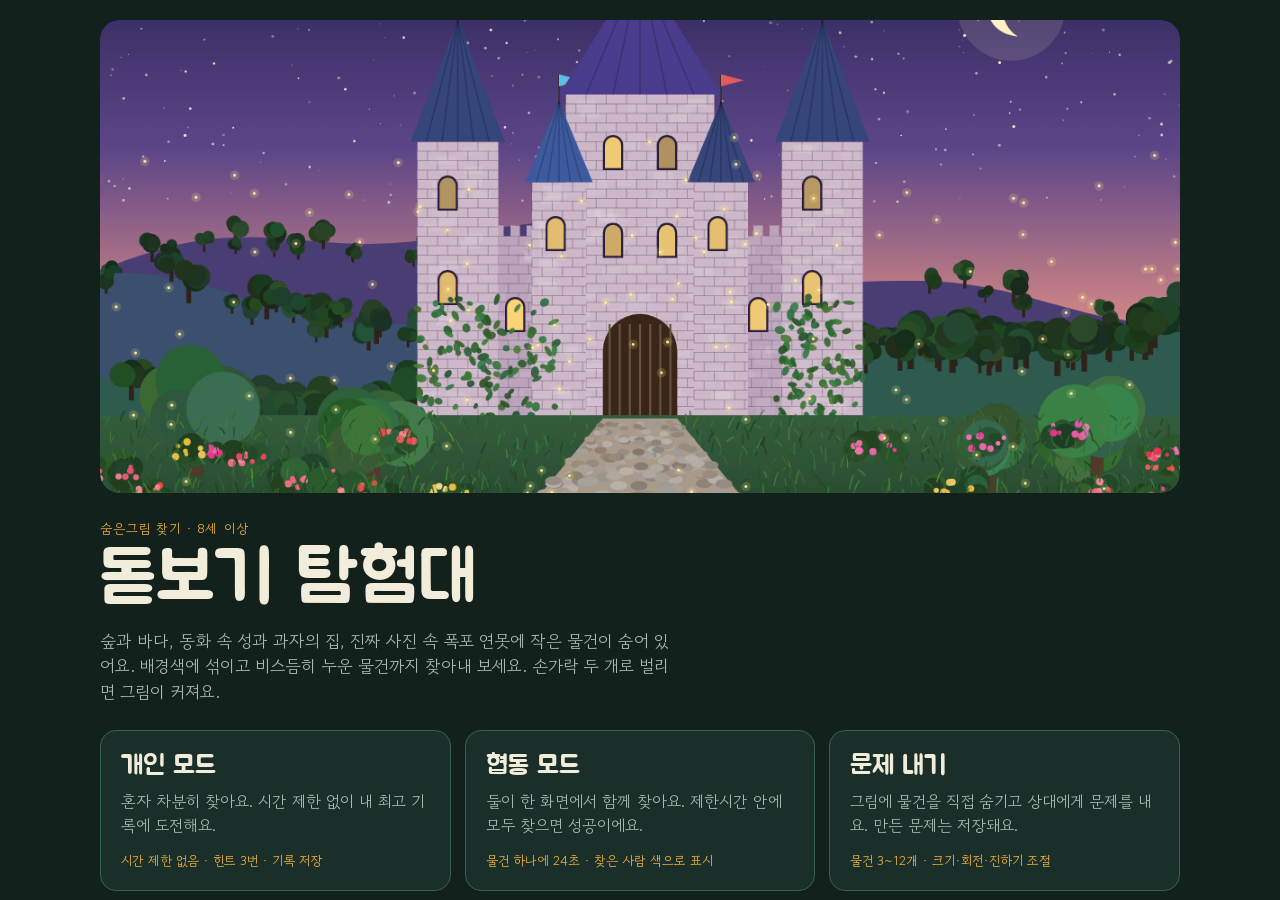
==== commit c70594f2: "Add photo scene (waterfall pond) with per-scene canvas size Co-Authored-By: Claude Opus 5.5 <noreply" ====
--- a/game/index.html
+++ b/game/index.html
@@ -154,7 +154,7 @@
         <header class="masthead">
           <p class="eyebrow">숨은그림 찾기 · 8세 이상</p>
           <h1>돋보기 탐험대</h1>
-          <p class="lede">숲과 바다, 동화 속 성과 과자의 집에 작은 물건이 숨어 있어요. 배경색에 섞이고 비스듬히 누운 물건까지 찾아내 보세요. 손가락 두 개로 벌리면 그림이 커져요.</p>
+          <p class="lede">숲과 바다, 동화 속 성과 과자의 집, 진짜 사진 속 폭포 연못에 작은 물건이 숨어 있어요. 배경색에 섞이고 비스듬히 누운 물건까지 찾아내 보세요. 손가락 두 개로 벌리면 그림이 커져요.</p>
         </header>
         <div class="modes">
           <button class="mode" data-mode="solo">
@@ -276,10 +276,13 @@
   </div>
 </div>
 
+<script>window.POND_SRC = '[data-uri]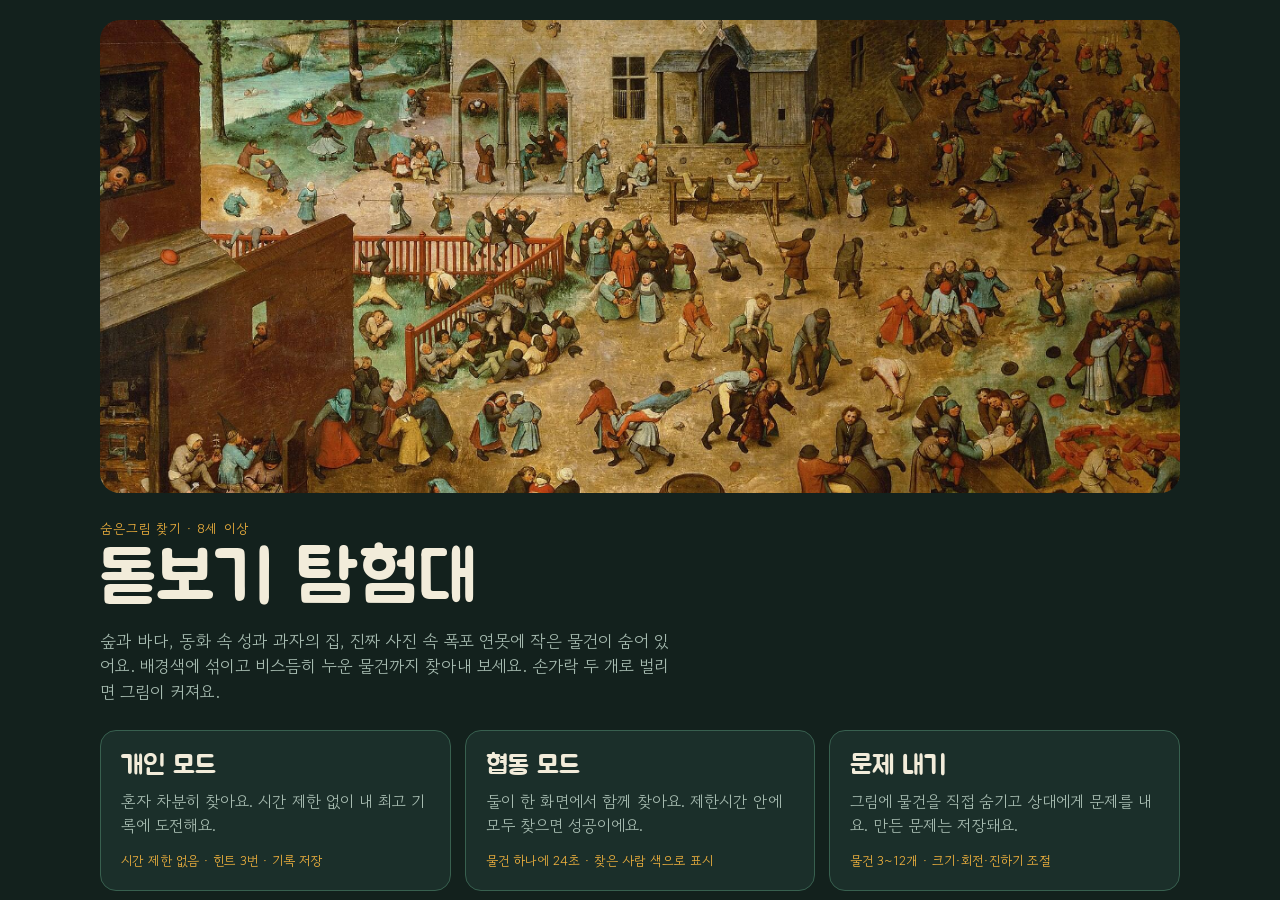
==== commit dd8787b3: "Hide objects with the picture's own texture; add public-domain paintings Objects are now cut from th" ====
--- a/game/index.html
+++ b/game/index.html
@@ -66,6 +66,11 @@
 .seg input:checked+span{background:var(--gold);color:var(--ink)}
 .seg input:focus-visible+span{outline:2px solid var(--sky);outline-offset:2px}
 .note{margin:0;font-size:14px;color:var(--muted)}
+.credits{display:flex;flex-direction:column;gap:8px;padding-top:6px;border-top:1px solid var(--line)}
+.credits h3{font-size:18px}
+.credits ul{list-style:none;margin:0;padding:0;display:grid;grid-template-columns:repeat(auto-fill,minmax(260px,1fr));gap:4px 20px;font-size:14px;color:var(--muted)}
+.credits strong{font-weight:400;color:var(--text)}
+.credits a{color:var(--sky)}
 
 /* scene pick */
 .pick-head{display:flex;align-items:center;gap:16px;flex-wrap:wrap}
@@ -204,7 +209,11 @@
             </div>
           </div>
         </section>
-        <p class="note">고수 난이도는 물건이 더 작고 흐리며, 풀잎이나 거품에 일부가 가려져 있어요. 틀린 곳을 5번 연달아 누르면 3초 동안 쉬어요.</p>
+        <p class="note">물건은 그림의 결과 색을 그대로 빌려 그려져 있어서, 테두리 선을 따라가며 찾아야 해요. 고수 난이도는 물건이 더 작고 흐리며 그림 속 다른 것에 반쯤 가려져 있어요. 틀린 곳을 5번 연달아 누르면 3초 동안 쉬어요.</p>
+        <section class="credits" aria-label="그림 출처">
+          <h3>그림 출처</h3>
+          <ul id="credits"></ul>
+        </section>
       </div>
     </div>
   </section>
@@ -257,10 +266,10 @@
       <div class="edit-col edit-only">
         <div class="drawer" id="drawer" aria-label="숨길 물건 서랍"></div>
         <div class="props" id="props" hidden>
-          <label>크기 <input type="range" id="pSize" min="28" max="130" step="1"></label>
+          <label>크기 <input type="range" id="pSize" min="25" max="120" step="1"></label>
           <label>회전 <input type="range" id="pRot" min="-180" max="180" step="1"></label>
-          <label>진하기 <input type="range" id="pAlpha" min="35" max="100" step="1"></label>
-          <label><input type="checkbox" id="pBlend"> 배경색에 맞추기</label>
+          <label>진하기 <input type="range" id="pAlpha" min="40" max="100" step="1"></label>
+          <label><input type="checkbox" id="pBlend"> 그림 속에 숨기기</label>
           <button class="btn ghost" id="pDel">이 물건 빼기</button>
         </div>
       </div>
@@ -276,13 +285,14 @@
   </div>
 </div>
 
-<script>window.POND_SRC = '[data-uri]